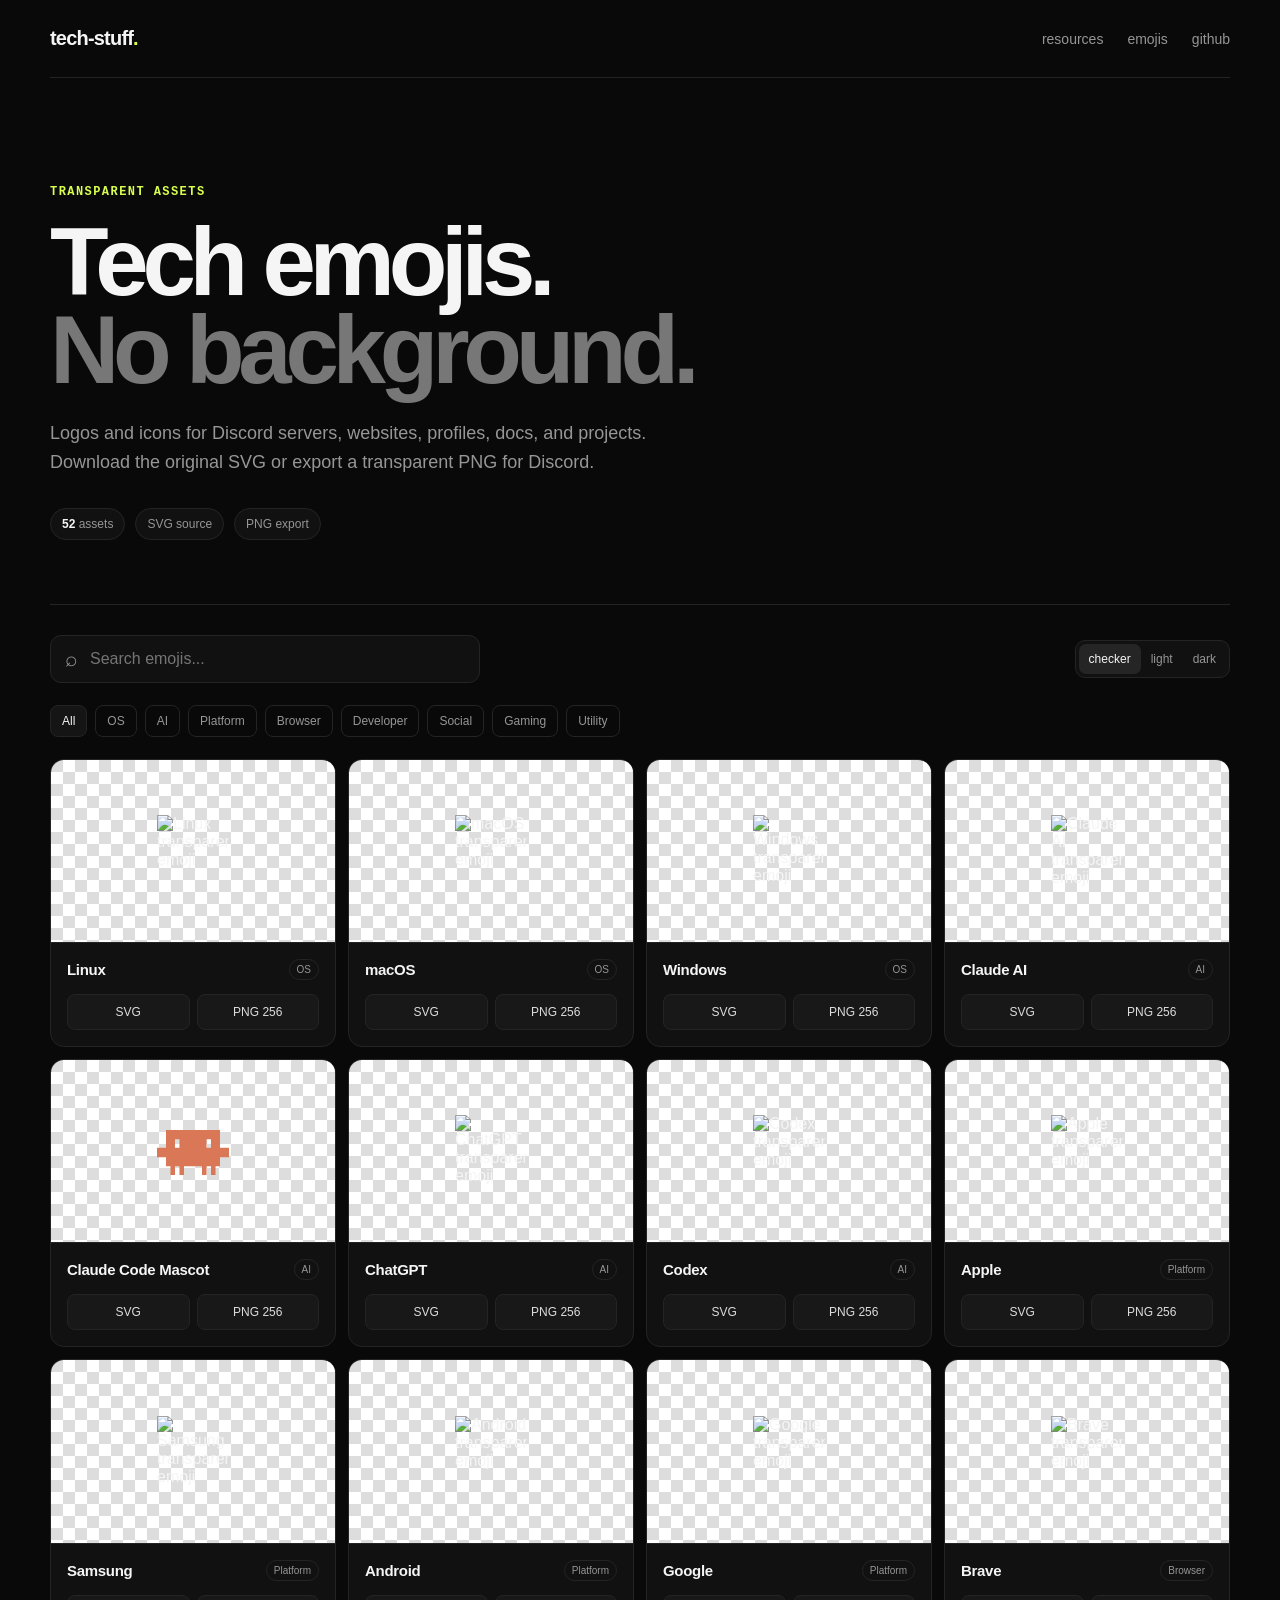
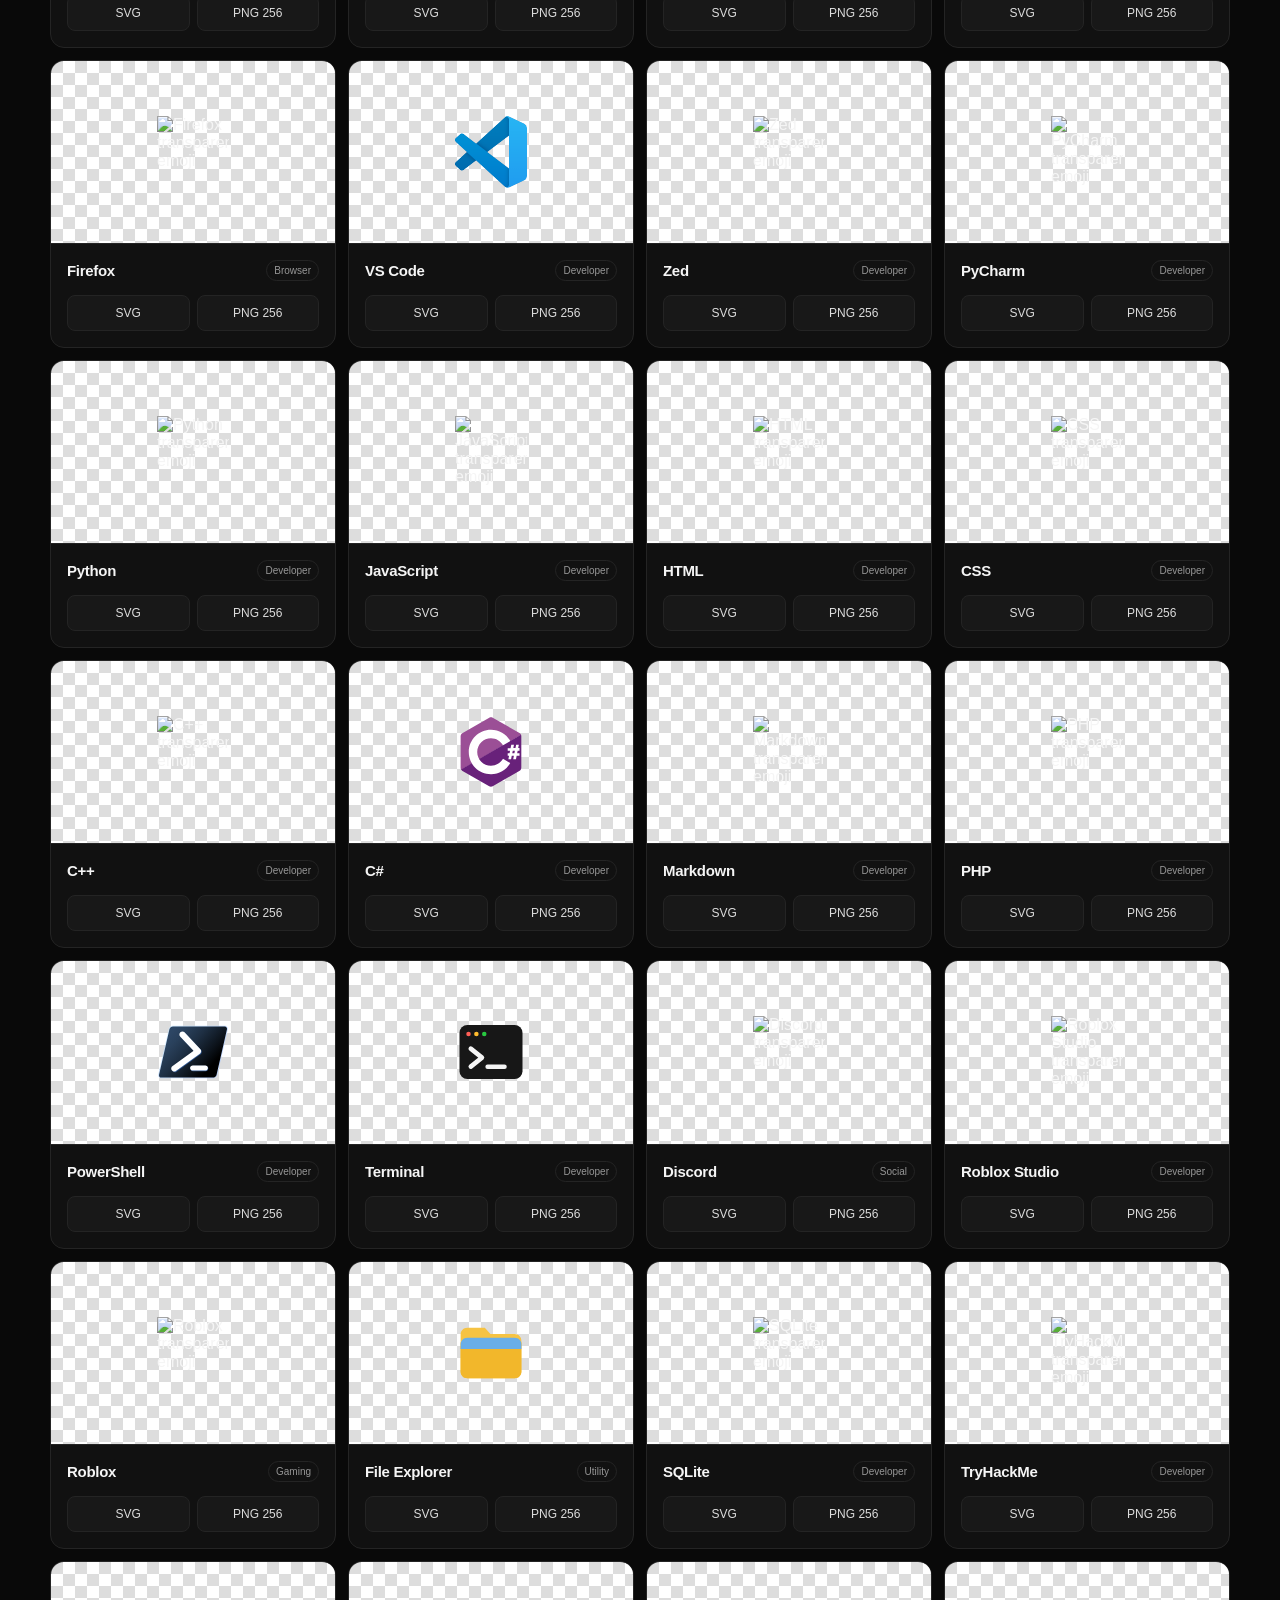
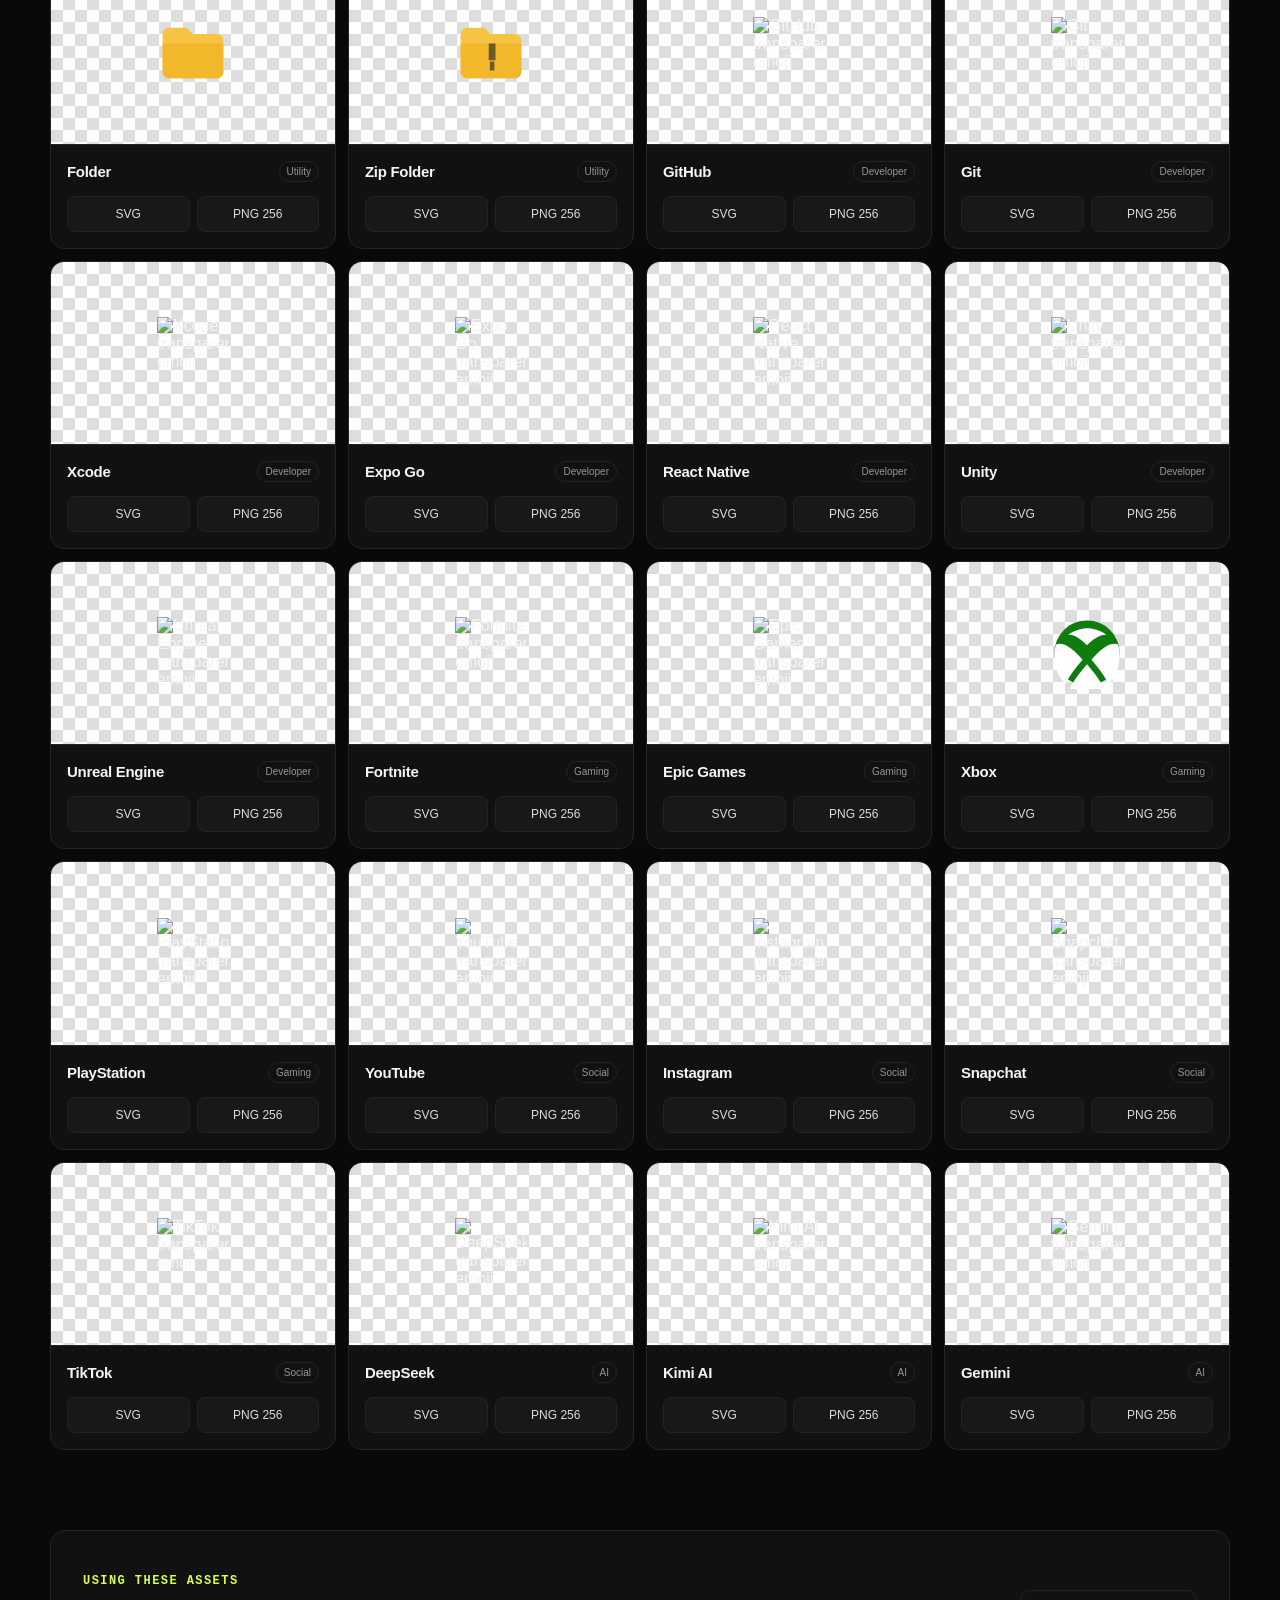
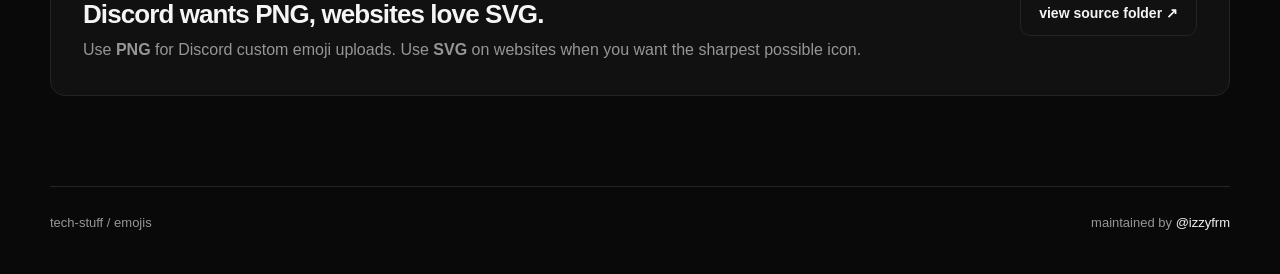
==== emojis.html @ 39b3b0a2 "feat: add searchable emoji library page" ====
<!doctype html>
<html lang="en">
<head>
  <meta charset="utf-8" />
  <meta name="viewport" content="width=device-width,initial-scale=1" />
  <meta name="description" content="Transparent tech emojis and logos for Discord servers, websites, profiles, and projects." />
  <meta name="theme-color" content="#090909" />
  <title>emojis — tech-stuff</title>
  <link rel="stylesheet" href="./assets/style.css" />
  <link rel="stylesheet" href="./assets/emojis.css" />
</head>
<body>
  <header class="site-header">
    <a class="brand" href="./index.html">tech-stuff<span>.</span></a>
    <nav>
      <a href="./index.html">resources</a>
      <a href="./emojis.html" aria-current="page">emojis</a>
      <a href="https://github.com/izzyfrm/tech-stuff/tree/main/emojis" target="_blank" rel="noreferrer">github</a>
    </nav>
  </header>

  <main>
    <section class="emoji-hero">
      <p class="eyebrow">transparent assets</p>
      <h1>Tech emojis.<br><span>No background.</span></h1>
      <p>Logos and icons for Discord servers, websites, profiles, docs, and projects. Download the original SVG or export a transparent PNG for Discord.</p>
      <div class="emoji-stats">
        <span><strong id="emojiCount">52</strong> assets</span>
        <span>SVG source</span>
        <span>PNG export</span>
      </div>
    </section>

    <section class="emoji-toolbar">
      <label class="emoji-search">
        <span>⌕</span>
        <input id="emojiSearch" type="search" autocomplete="off" placeholder="Search emojis..." />
      </label>
      <div class="preview-switch" aria-label="Preview background">
        <button class="preview-button active" data-preview="checker">checker</button>
        <button class="preview-button" data-preview="light">light</button>
        <button class="preview-button" data-preview="dark">dark</button>
      </div>
    </section>

    <div class="emoji-filters" id="emojiFilters"></div>
    <section class="emoji-grid" id="emojiGrid" aria-live="polite"></section>

    <section class="emoji-note">
      <div>
        <p class="section-label">using these assets</p>
        <h2>Discord wants PNG, websites love SVG.</h2>
        <p>Use <strong>PNG</strong> for Discord custom emoji uploads. Use <strong>SVG</strong> on websites when you want the sharpest possible icon.</p>
      </div>
      <a class="secondary" href="https://github.com/izzyfrm/tech-stuff/tree/main/emojis" target="_blank" rel="noreferrer">view source folder ↗</a>
    </section>
  </main>

  <footer>
    <span>tech-stuff / emojis</span>
    <span>maintained by <a href="https://github.com/izzyfrm" target="_blank" rel="noreferrer">@izzyfrm</a></span>
  </footer>

  <script src="./assets/emojis.js"></script>
</body>
</html>
---- assets/style.css ----
:root {
  --bg: #090909;
  --panel: #111;
  --panel-2: #151515;
  --text: #f5f5f5;
  --muted: #969696;
  --line: #242424;
  --accent: #d8ff4f;
  --max: 1180px;
}

* { box-sizing: border-box; }

html { scroll-behavior: smooth; }

body {
  margin: 0;
  background: var(--bg);
  color: var(--text);
  font-family: ui-sans-serif, -apple-system, BlinkMacSystemFont, "Segoe UI", sans-serif;
  min-height: 100vh;
}

a { color: inherit; text-decoration: none; }

.site-header {
  width: min(calc(100% - 40px), var(--max));
  margin: 0 auto;
  height: 78px;
  display: flex;
  align-items: center;
  justify-content: space-between;
  border-bottom: 1px solid var(--line);
}

.brand {
  font-weight: 700;
  letter-spacing: -0.04em;
  font-size: 20px;
}

.brand span { color: var(--accent); }

nav { display: flex; gap: 24px; }

nav a {
  color: var(--muted);
  font-size: 14px;
  transition: color .2s ease;
}

nav a:hover { color: var(--text); }

main {
  width: min(calc(100% - 40px), var(--max));
  margin: 0 auto;
}

.hero {
  padding: 110px 0 100px;
  max-width: 860px;
}

.eyebrow,
.section-label {
  color: var(--accent);
  font: 600 12px/1 ui-monospace, SFMono-Regular, Menlo, monospace;
  text-transform: uppercase;
  letter-spacing: .12em;
}

.hero h1 {
  font-size: clamp(56px, 8vw, 104px);
  line-height: .91;
  letter-spacing: -.07em;
  margin: 22px 0 28px;
  font-weight: 700;
}

.hero h1 span { color: #797979; }

.hero-copy {
  color: #b1b1b1;
  max-width: 640px;
  font-size: 19px;
  line-height: 1.6;
}

.hero-actions {
  display: flex;
  gap: 12px;
  flex-wrap: wrap;
  margin-top: 38px;
}

.primary,
.secondary {
  display: inline-flex;
  align-items: center;
  justify-content: center;
  min-height: 46px;
  padding: 0 18px;
  border-radius: 10px;
  font-size: 14px;
  font-weight: 600;
  transition: transform .18s ease, background .18s ease;
}

.primary {
  background: var(--text);
  color: #090909;
}

.secondary {
  border: 1px solid var(--line);
  background: var(--panel);
}

.primary:hover,
.secondary:hover { transform: translateY(-2px); }

.controls {
  display: flex;
  justify-content: space-between;
  align-items: end;
  gap: 28px;
  padding-top: 48px;
  border-top: 1px solid var(--line);
}

.controls h2,
.submit h2 {
  margin: 10px 0 0;
  font-size: 32px;
  letter-spacing: -.04em;
}

.search-wrap {
  width: min(100%, 390px);
  height: 48px;
  border: 1px solid var(--line);
  border-radius: 11px;
  background: var(--panel);
  display: flex;
  align-items: center;
  padding: 0 14px;
  gap: 10px;
}

.search-wrap span { color: var(--muted); font-size: 21px; }

.search-wrap input {
  width: 100%;
  border: 0;
  outline: 0;
  color: var(--text);
  background: transparent;
  font: inherit;
}

.search-wrap input::placeholder { color: #656565; }

.filters {
  display: flex;
  gap: 8px;
  flex-wrap: wrap;
  margin: 28px 0;
}

.filter {
  border: 1px solid var(--line);
  background: transparent;
  color: var(--muted);
  padding: 8px 12px;
  border-radius: 8px;
  cursor: pointer;
  font: inherit;
  font-size: 13px;
}

.filter:hover,
.filter.active {
  color: var(--text);
  background: var(--panel-2);
  border-color: #343434;
}

.grid {
  display: grid;
  grid-template-columns: repeat(3, 1fr);
  gap: 12px;
  padding-bottom: 90px;
}

.card {
  min-height: 205px;
  background: var(--panel);
  border: 1px solid var(--line);
  border-radius: 14px;
  padding: 22px;
  display: flex;
  flex-direction: column;
  transition: border-color .2s ease, transform .2s ease;
}

.card:hover {
  border-color: #383838;
  transform: translateY(-3px);
}

.card-top {
  display: flex;
  align-items: flex-start;
  justify-content: space-between;
  gap: 14px;
}

.icon {
  height: 42px;
  width: 42px;
  border-radius: 10px;
  background: var(--panel-2);
  border: 1px solid var(--line);
  display: grid;
  place-items: center;
  font-size: 19px;
}

.tag {
  color: var(--muted);
  border: 1px solid var(--line);
  border-radius: 999px;
  padding: 5px 8px;
  font-size: 11px;
}

.card h3 {
  font-size: 18px;
  margin: 22px 0 8px;
  letter-spacing: -.02em;
}

.card p {
  color: var(--muted);
  line-height: 1.5;
  margin: 0 0 18px;
  font-size: 14px;
}

.card a {
  margin-top: auto;
  width: max-content;
  color: #d5d5d5;
  font-size: 13px;
}

.card a:hover { color: var(--accent); }

.empty {
  grid-column: 1 / -1;
  color: var(--muted);
  padding: 48px 0;
}

.submit {
  margin-bottom: 90px;
  padding: 36px;
  border: 1px solid var(--line);
  border-radius: 16px;
  background: var(--panel);
  display: flex;
  align-items: center;
  justify-content: space-between;
  gap: 25px;
}

.submit p:not(.section-label) {
  color: var(--muted);
  margin-bottom: 0;
}

footer {
  width: min(calc(100% - 40px), var(--max));
  margin: 0 auto;
  border-top: 1px solid var(--line);
  padding: 28px 0 44px;
  color: var(--muted);
  display: flex;
  justify-content: space-between;
  gap: 20px;
  font-size: 13px;
}

footer a { color: var(--text); }

@media (max-width: 850px) {
  .grid { grid-template-columns: repeat(2, 1fr); }
  .controls { align-items: stretch; flex-direction: column; }
  .search-wrap { width: 100%; max-width: none; }
}

@media (max-width: 580px) {
  .site-header, main, footer { width: min(calc(100% - 28px), var(--max)); }
  nav a:first-child { display: none; }
  .hero { padding: 80px 0 70px; }
  .hero h1 { font-size: clamp(52px, 17vw, 78px); }
  .hero-copy { font-size: 17px; }
  .grid { grid-template-columns: 1fr; }
  .submit { align-items: flex-start; flex-direction: column; padding: 26px; }
  footer { flex-direction: column; }
}
---- assets/emojis.css ----
.emoji-hero {
  padding: 96px 0 64px;
  max-width: 900px;
}
.emoji-hero h1 {
  margin: 20px 0 24px;
  font-size: clamp(58px, 8vw, 96px);
  line-height: .92;
  letter-spacing: -.065em;
}
.emoji-hero h1 span { color: #777; }
.emoji-hero > p:not(.eyebrow) {
  max-width: 680px;
  color: var(--muted);
  font-size: 18px;
  line-height: 1.65;
}
.emoji-stats {
  display: flex;
  flex-wrap: wrap;
  gap: 10px;
  margin-top: 30px;
}
.emoji-stats span {
  border: 1px solid var(--line);
  background: var(--panel);
  border-radius: 999px;
  padding: 8px 11px;
  color: var(--muted);
  font-size: 12px;
}
.emoji-stats strong { color: var(--text); }
.emoji-toolbar {
  border-top: 1px solid var(--line);
  padding-top: 30px;
  display: flex;
  justify-content: space-between;
  gap: 18px;
  align-items: center;
}
.emoji-search {
  height: 48px;
  width: min(100%, 430px);
  border: 1px solid var(--line);
  background: var(--panel);
  border-radius: 11px;
  padding: 0 14px;
  display: flex;
  align-items: center;
  gap: 10px;
}
.emoji-search span { color: var(--muted); font-size: 21px; }
.emoji-search input {
  border: 0;
  outline: 0;
  background: transparent;
  color: var(--text);
  width: 100%;
  font: inherit;
}
.preview-switch {
  display: flex;
  padding: 3px;
  border: 1px solid var(--line);
  background: var(--panel);
  border-radius: 10px;
}
.preview-button {
  border: 0;
  color: var(--muted);
  background: transparent;
  font: inherit;
  font-size: 12px;
  padding: 8px 10px;
  border-radius: 7px;
  cursor: pointer;
}
.preview-button.active {
  color: var(--text);
  background: #252525;
}
.emoji-filters {
  display: flex;
  gap: 8px;
  flex-wrap: wrap;
  margin: 22px 0;
}
.emoji-filter {
  border: 1px solid var(--line);
  background: transparent;
  color: var(--muted);
  border-radius: 8px;
  padding: 8px 11px;
  cursor: pointer;
  font: inherit;
  font-size: 12px;
}
.emoji-filter:hover,
.emoji-filter.active {
  color: var(--text);
  background: var(--panel-2);
}
.emoji-grid {
  display: grid;
  grid-template-columns: repeat(4, minmax(0, 1fr));
  gap: 12px;
  padding-bottom: 80px;
}
.emoji-card {
  overflow: hidden;
  border: 1px solid var(--line);
  border-radius: 14px;
  background: var(--panel);
}
.emoji-preview {
  aspect-ratio: 1.55 / 1;
  min-height: 150px;
  display: grid;
  place-items: center;
  border-bottom: 1px solid var(--line);
  transition: background .2s ease;
}
.emoji-preview.checker {
  background-color: #ddd;
  background-image:
    linear-gradient(45deg, #fff 25%, transparent 25%),
    linear-gradient(-45deg, #fff 25%, transparent 25%),
    linear-gradient(45deg, transparent 75%, #fff 75%),
    linear-gradient(-45deg, transparent 75%, #fff 75%);
  background-size: 24px 24px;
  background-position: 0 0, 0 12px, 12px -12px, -12px 0;
}
.emoji-preview.light { background: #fff; }
.emoji-preview.dark { background: #101010; }
.emoji-preview img {
  width: 72px;
  height: 72px;
  object-fit: contain;
  transition: transform .2s ease;
}
.emoji-card:hover .emoji-preview img { transform: scale(1.06); }
.emoji-info { padding: 16px; }
.emoji-name {
  display: flex;
  align-items: center;
  justify-content: space-between;
  gap: 10px;
}
.emoji-name h2 {
  font-size: 15px;
  letter-spacing: -.02em;
  margin: 0;
}
.emoji-name span {
  color: var(--muted);
  font-size: 10px;
  border: 1px solid var(--line);
  border-radius: 999px;
  padding: 4px 7px;
}
.emoji-actions {
  display: grid;
  grid-template-columns: 1fr 1fr;
  gap: 7px;
  margin-top: 14px;
}
.emoji-actions a,
.emoji-actions button {
  height: 36px;
  border-radius: 8px;
  border: 1px solid var(--line);
  background: #181818;
  color: #ddd;
  font: inherit;
  font-size: 12px;
  cursor: pointer;
  display: grid;
  place-items: center;
}
.emoji-actions a:hover,
.emoji-actions button:hover {
  border-color: #444;
  color: #fff;
}
.emoji-empty {
  grid-column: 1 / -1;
  padding: 50px 0;
  color: var(--muted);
}
.emoji-note {
  display: flex;
  align-items: center;
  justify-content: space-between;
  gap: 24px;
  margin: 0 0 90px;
  padding: 32px;
  background: var(--panel);
  border: 1px solid var(--line);
  border-radius: 15px;
}
.emoji-note h2 {
  margin: 9px 0 8px;
  font-size: 26px;
  letter-spacing: -.035em;
}
.emoji-note p:not(.section-label) {
  margin: 0;
  color: var(--muted);
  line-height: 1.55;
}
@media (max-width: 900px) {
  .emoji-grid { grid-template-columns: repeat(3, minmax(0, 1fr)); }
}
@media (max-width: 700px) {
  .emoji-toolbar { align-items: stretch; flex-direction: column; }
  .emoji-search { width: 100%; max-width: none; }
  .preview-switch { width: max-content; }
  .emoji-grid { grid-template-columns: repeat(2, minmax(0, 1fr)); }
  .emoji-note { align-items: flex-start; flex-direction: column; }
}
@media (max-width: 480px) {
  .emoji-grid { grid-template-columns: 1fr; }
  .emoji-hero { padding-top: 70px; }
  .emoji-hero h1 { font-size: 56px; }
}
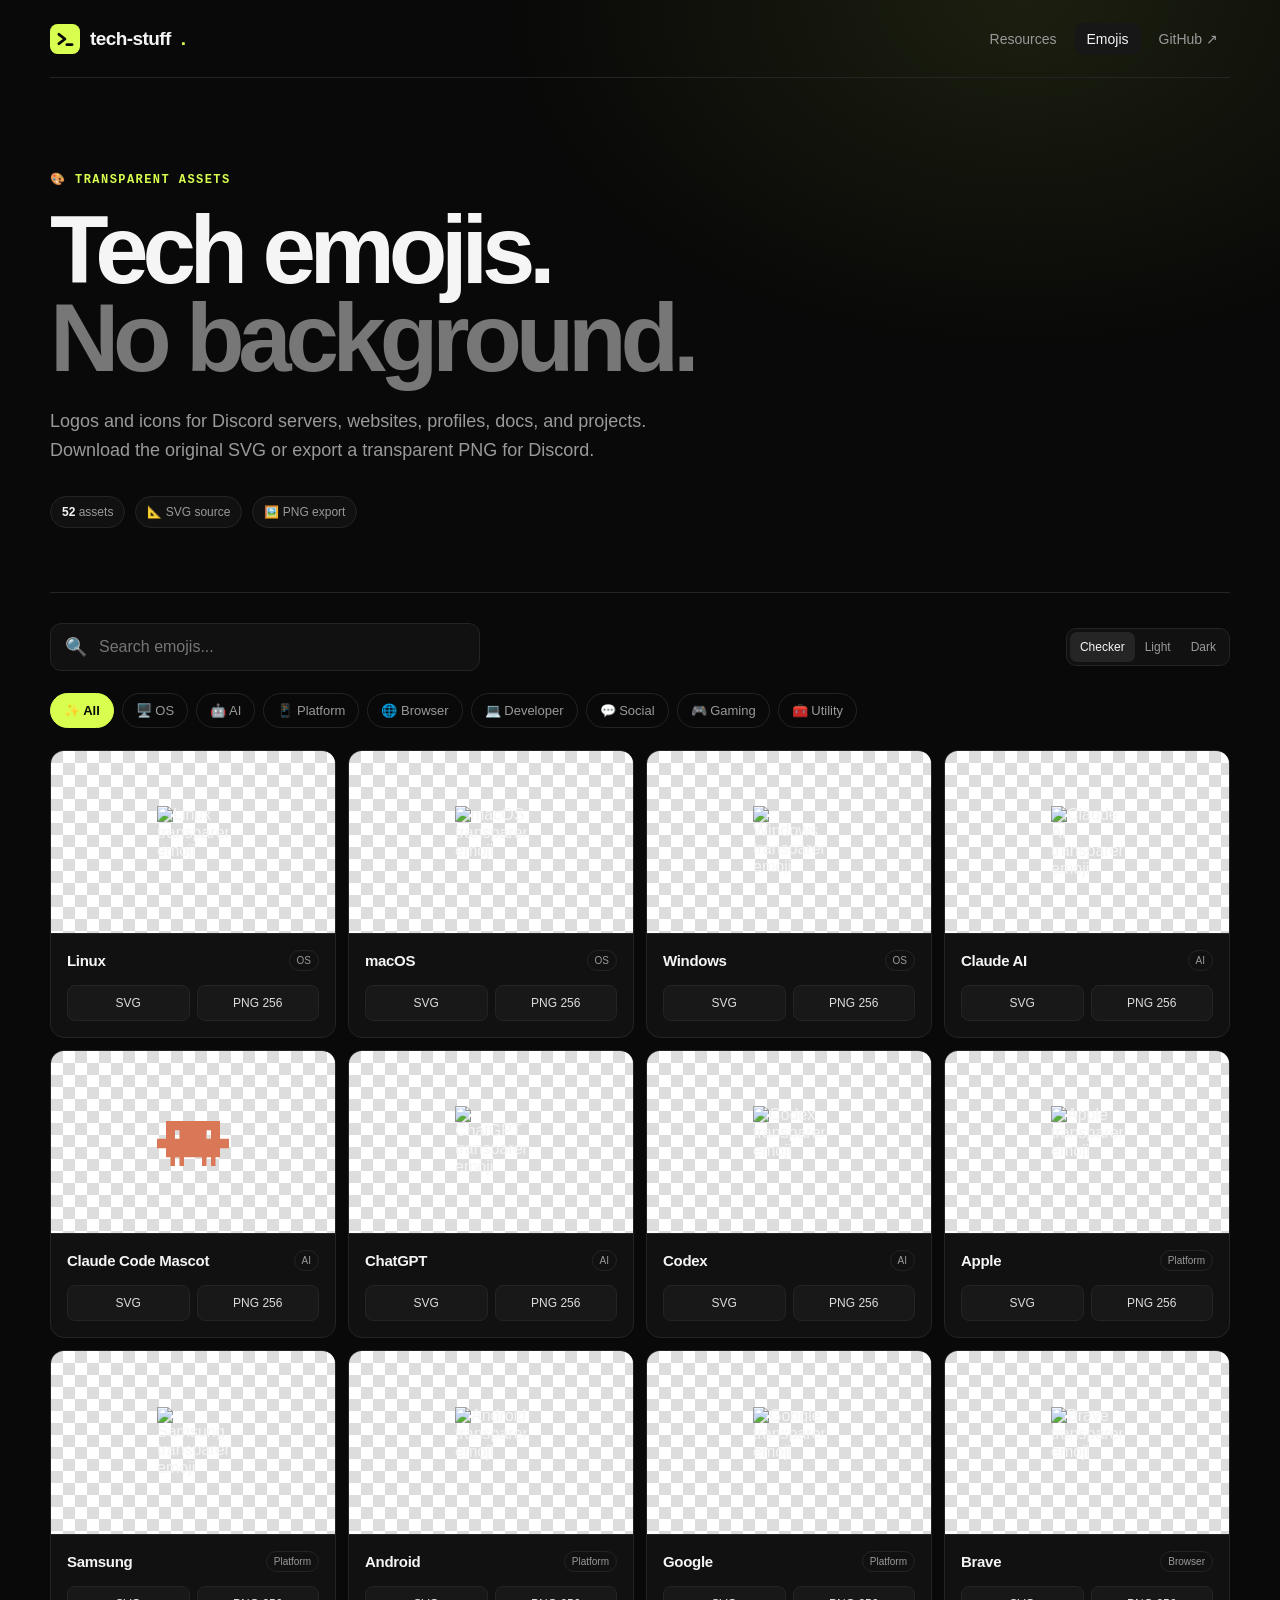
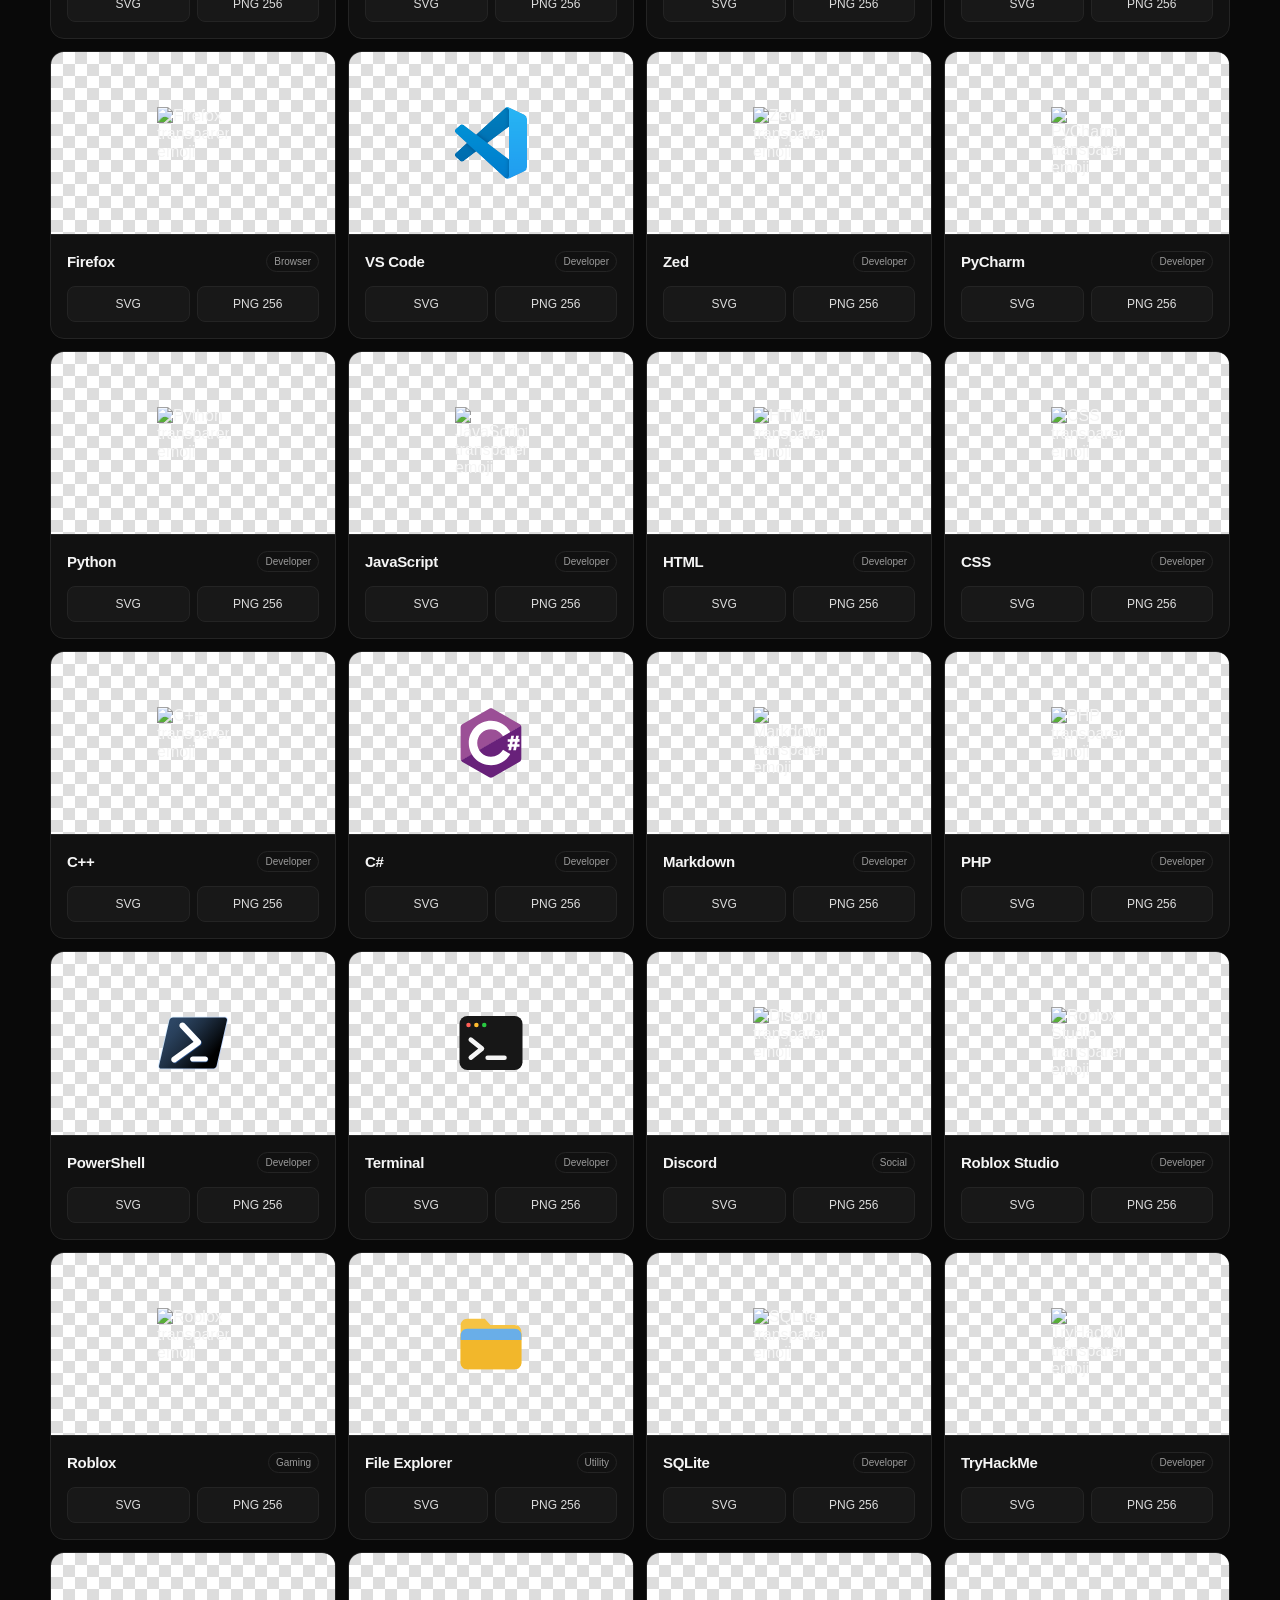
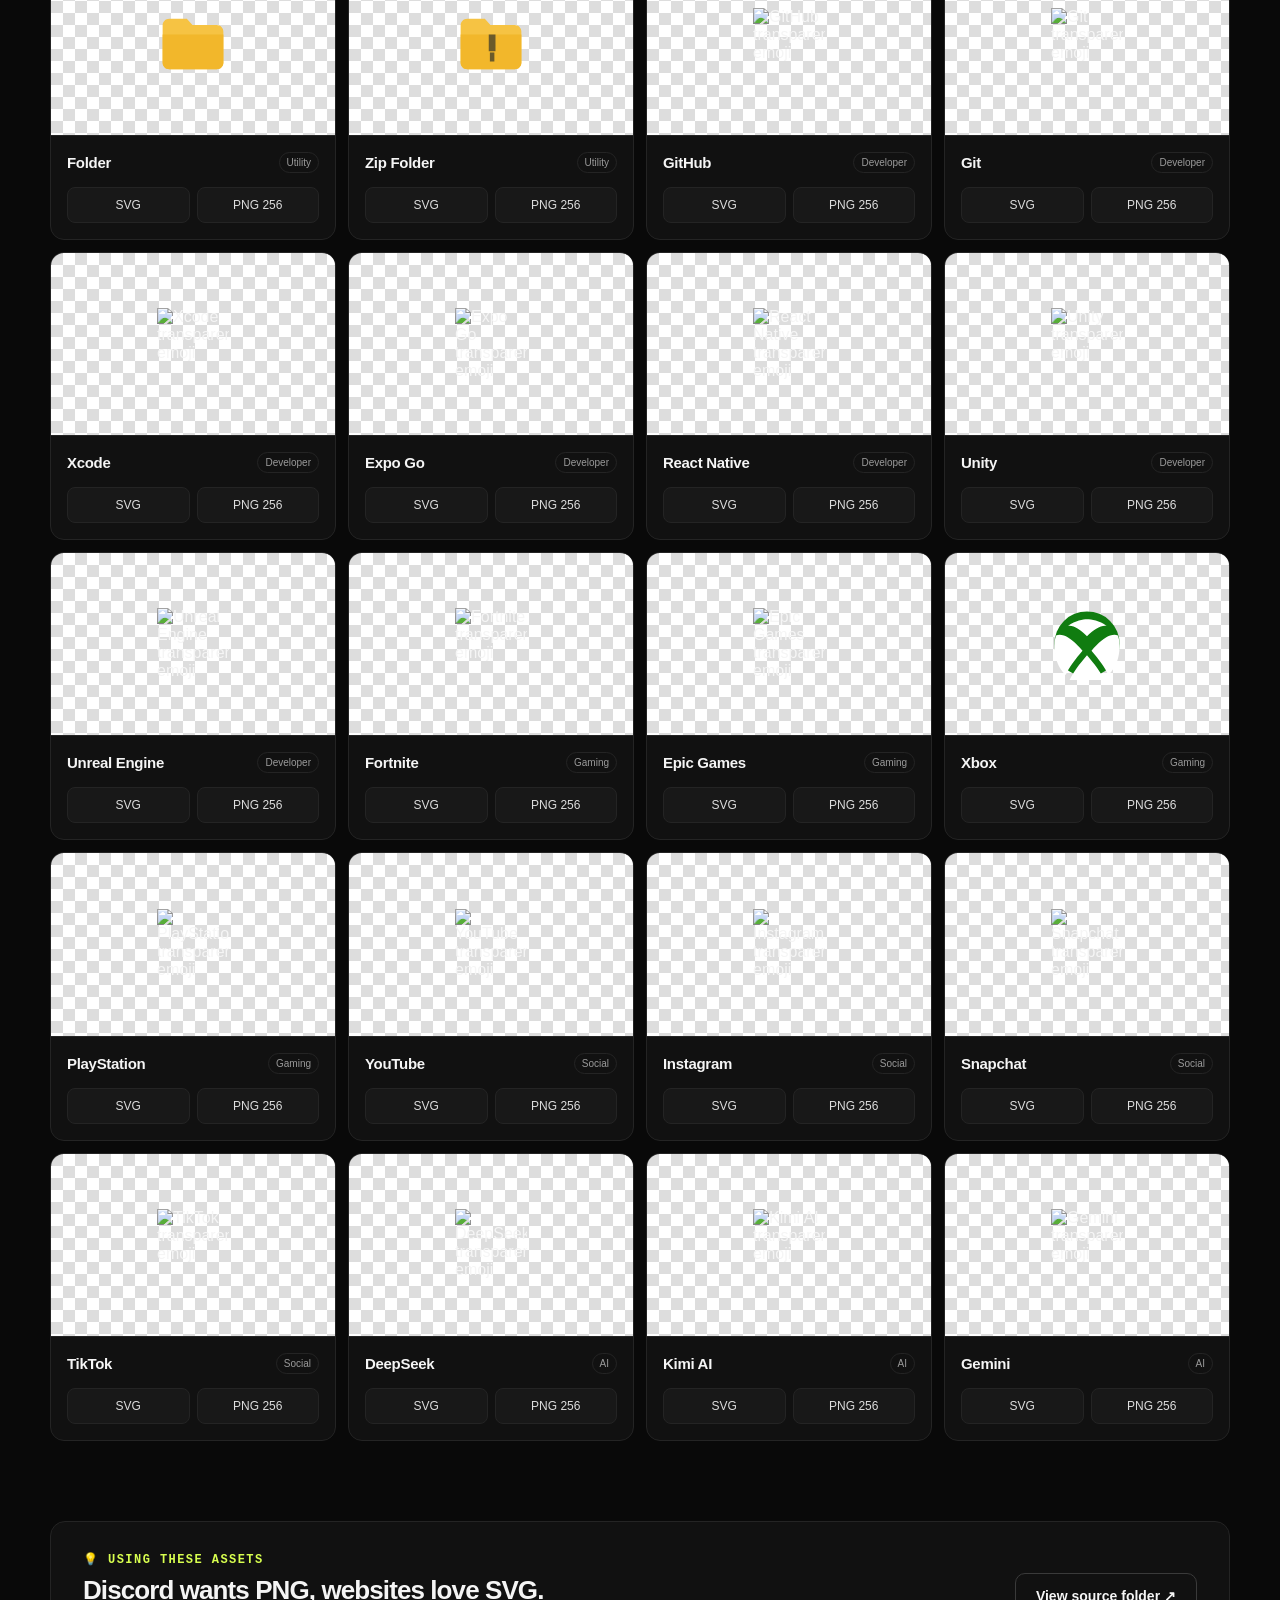
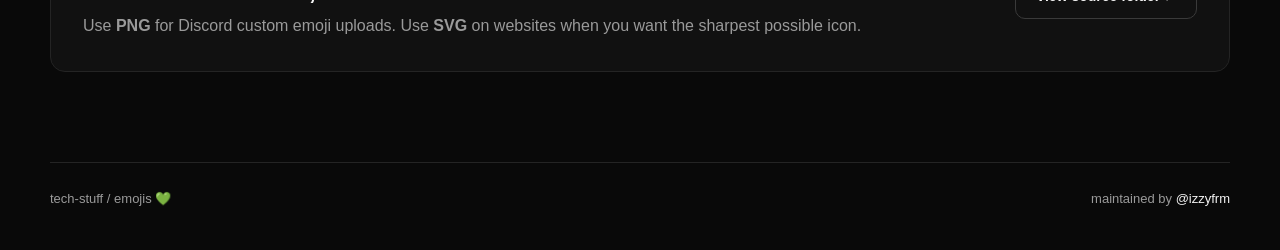
==== commit 4d34e46e: "Redesign site, add logos and emojis, rewrite README" ====
--- a/emojis.html
+++ b/emojis.html
@@ -6,40 +6,41 @@
   <meta name="description" content="Transparent tech emojis and logos for Discord servers, websites, profiles, and projects." />
   <meta name="theme-color" content="#090909" />
   <title>emojis — tech-stuff</title>
+  <link rel="icon" type="image/svg+xml" href="./assets/logo.svg" />
   <link rel="stylesheet" href="./assets/style.css" />
   <link rel="stylesheet" href="./assets/emojis.css" />
 </head>
 <body>
   <header class="site-header">
-    <a class="brand" href="./index.html">tech-stuff<span>.</span></a>
-    <nav>
-      <a href="./index.html">resources</a>
-      <a href="./emojis.html" aria-current="page">emojis</a>
-      <a href="https://github.com/izzyfrm/tech-stuff/tree/main/emojis" target="_blank" rel="noreferrer">github</a>
+    <a class="brand" href="./index.html"><img src="./assets/logo.svg" alt="" />tech-stuff<span>.</span></a>
+    <nav aria-label="Main">
+      <a href="./index.html">Resources</a>
+      <a href="./emojis.html" aria-current="page">Emojis</a>
+      <a href="https://github.com/izzyfrm/tech-stuff/tree/main/emojis" target="_blank" rel="noreferrer">GitHub ↗</a>
     </nav>
   </header>
 
   <main>
     <section class="emoji-hero">
-      <p class="eyebrow">transparent assets</p>
+      <p class="eyebrow">🎨 transparent assets</p>
       <h1>Tech emojis.<br><span>No background.</span></h1>
       <p>Logos and icons for Discord servers, websites, profiles, docs, and projects. Download the original SVG or export a transparent PNG for Discord.</p>
       <div class="emoji-stats">
         <span><strong id="emojiCount">52</strong> assets</span>
-        <span>SVG source</span>
-        <span>PNG export</span>
+        <span>📐 SVG source</span>
+        <span>🖼️ PNG export</span>
       </div>
     </section>
 
     <section class="emoji-toolbar">
       <label class="emoji-search">
-        <span>⌕</span>
-        <input id="emojiSearch" type="search" autocomplete="off" placeholder="Search emojis..." />
+        <span aria-hidden="true">🔍</span>
+        <input id="emojiSearch" type="search" autocomplete="off" aria-label="Search emojis" placeholder="Search emojis..." />
       </label>
-      <div class="preview-switch" aria-label="Preview background">
-        <button class="preview-button active" data-preview="checker">checker</button>
-        <button class="preview-button" data-preview="light">light</button>
-        <button class="preview-button" data-preview="dark">dark</button>
+      <div class="preview-switch" role="group" aria-label="Preview background">
+        <button type="button" class="preview-button active" data-preview="checker">Checker</button>
+        <button type="button" class="preview-button" data-preview="light">Light</button>
+        <button type="button" class="preview-button" data-preview="dark">Dark</button>
       </div>
     </section>
 
@@ -48,19 +49,19 @@
 
     <section class="emoji-note">
       <div>
-        <p class="section-label">using these assets</p>
+        <p class="section-label">💡 using these assets</p>
         <h2>Discord wants PNG, websites love SVG.</h2>
         <p>Use <strong>PNG</strong> for Discord custom emoji uploads. Use <strong>SVG</strong> on websites when you want the sharpest possible icon.</p>
       </div>
-      <a class="secondary" href="https://github.com/izzyfrm/tech-stuff/tree/main/emojis" target="_blank" rel="noreferrer">view source folder ↗</a>
+      <a class="secondary" href="https://github.com/izzyfrm/tech-stuff/tree/main/emojis" target="_blank" rel="noreferrer">View source folder ↗</a>
     </section>
   </main>
 
   <footer>
-    <span>tech-stuff / emojis</span>
+    <span>tech-stuff / emojis 💚</span>
     <span>maintained by <a href="https://github.com/izzyfrm" target="_blank" rel="noreferrer">@izzyfrm</a></span>
   </footer>
 
   <script src="./assets/emojis.js"></script>
 </body>
-</html>+</html>
--- a/assets/style.css
+++ b/assets/style.css
@@ -1,11 +1,14 @@
 :root {
   --bg: #090909;
   --panel: #111;
-  --panel-2: #151515;
+  --panel-2: #171717;
   --text: #f5f5f5;
-  --muted: #969696;
+  --muted: #9a9a9a;
   --line: #242424;
+  --line-strong: #3a3a3a;
   --accent: #d8ff4f;
+  --tile: #f2f2ee;
+  --radius: 14px;
   --max: 1180px;
 }
 
@@ -19,13 +22,37 @@
   color: var(--text);
   font-family: ui-sans-serif, -apple-system, BlinkMacSystemFont, "Segoe UI", sans-serif;
   min-height: 100vh;
+  -webkit-font-smoothing: antialiased;
+}
+
+body::before {
+  content: "";
+  position: fixed;
+  inset: 0 0 auto 0;
+  height: 520px;
+  background: radial-gradient(60% 100% at 80% 0%, rgba(216, 255, 79, .09), transparent 70%);
+  pointer-events: none;
+  z-index: -1;
 }
 
 a { color: inherit; text-decoration: none; }
 
-.site-header {
+:focus-visible {
+  outline: 2px solid var(--accent);
+  outline-offset: 3px;
+  border-radius: 8px;
+}
+
+/* ---------- header ---------- */
+
+.site-header,
+main,
+footer {
   width: min(calc(100% - 40px), var(--max));
   margin: 0 auto;
+}
+
+.site-header {
   height: 78px;
   display: flex;
   align-items: center;
@@ -34,30 +61,34 @@
 }
 
 .brand {
+  display: flex;
+  align-items: center;
+  gap: 10px;
   font-weight: 700;
-  letter-spacing: -0.04em;
-  font-size: 20px;
-}
-
+  letter-spacing: -0.03em;
+  font-size: 19px;
+}
+
+.brand img { width: 30px; height: 30px; display: block; }
 .brand span { color: var(--accent); }
 
-nav { display: flex; gap: 24px; }
+nav { display: flex; gap: 6px; }
 
 nav a {
   color: var(--muted);
   font-size: 14px;
-  transition: color .2s ease;
-}
-
-nav a:hover { color: var(--text); }
-
-main {
-  width: min(calc(100% - 40px), var(--max));
-  margin: 0 auto;
-}
+  padding: 8px 12px;
+  border-radius: 8px;
+  transition: color .2s ease, background .2s ease;
+}
+
+nav a:hover,
+nav a[aria-current="page"] { color: var(--text); background: var(--panel-2); }
+
+/* ---------- hero ---------- */
 
 .hero {
-  padding: 110px 0 100px;
+  padding: 104px 0 72px;
   max-width: 860px;
 }
 
@@ -67,30 +98,32 @@
   font: 600 12px/1 ui-monospace, SFMono-Regular, Menlo, monospace;
   text-transform: uppercase;
   letter-spacing: .12em;
+  margin: 0;
 }
 
 .hero h1 {
-  font-size: clamp(56px, 8vw, 104px);
-  line-height: .91;
-  letter-spacing: -.07em;
-  margin: 22px 0 28px;
+  font-size: clamp(52px, 8vw, 100px);
+  line-height: .93;
+  letter-spacing: -.065em;
+  margin: 22px 0 26px;
   font-weight: 700;
 }
 
-.hero h1 span { color: #797979; }
+.hero h1 span { color: #787878; }
 
 .hero-copy {
   color: #b1b1b1;
-  max-width: 640px;
+  max-width: 600px;
   font-size: 19px;
   line-height: 1.6;
+  margin: 0;
 }
 
 .hero-actions {
   display: flex;
   gap: 12px;
   flex-wrap: wrap;
-  margin-top: 38px;
+  margin-top: 36px;
 }
 
 .primary,
@@ -99,44 +132,70 @@
   align-items: center;
   justify-content: center;
   min-height: 46px;
-  padding: 0 18px;
+  padding: 0 20px;
   border-radius: 10px;
   font-size: 14px;
   font-weight: 600;
-  transition: transform .18s ease, background .18s ease;
-}
-
-.primary {
-  background: var(--text);
-  color: #090909;
-}
-
-.secondary {
-  border: 1px solid var(--line);
-  background: var(--panel);
-}
+  transition: transform .18s ease, background .18s ease, border-color .18s ease;
+}
+
+.primary { background: var(--text); color: #090909; }
+.primary:hover { background: var(--accent); }
+
+.secondary { border: 1px solid var(--line-strong); background: var(--panel); }
+.secondary:hover { border-color: #555; }
 
 .primary:hover,
 .secondary:hover { transform: translateY(-2px); }
 
+/* logo row */
+
+.stack {
+  display: flex;
+  flex-wrap: wrap;
+  align-items: center;
+  gap: 10px;
+  padding: 0 0 64px;
+}
+
+.stack img {
+  width: 44px;
+  height: 44px;
+  padding: 10px;
+  border-radius: 12px;
+  background: var(--tile);
+  transition: transform .2s ease;
+}
+
+.stack img:hover { transform: translateY(-3px) rotate(-3deg); }
+
+.stack .more {
+  color: var(--muted);
+  font-size: 13px;
+  padding-left: 6px;
+}
+
+/* ---------- directory ---------- */
+
 .controls {
   display: flex;
   justify-content: space-between;
   align-items: end;
   gap: 28px;
-  padding-top: 48px;
+  padding-top: 56px;
   border-top: 1px solid var(--line);
+  scroll-margin-top: 0;
 }
 
 .controls h2,
 .submit h2 {
-  margin: 10px 0 0;
-  font-size: 32px;
+  margin: 12px 0 0;
+  font-size: 34px;
   letter-spacing: -.04em;
 }
 
 .search-wrap {
-  width: min(100%, 390px);
+  width: min(100%, 400px);
   height: 48px;
   border: 1px solid var(--line);
   border-radius: 11px;
@@ -145,9 +204,12 @@
   align-items: center;
   padding: 0 14px;
   gap: 10px;
-}
-
-.search-wrap span { color: var(--muted); font-size: 21px; }
+  transition: border-color .2s ease;
+}
+
+.search-wrap:focus-within { border-color: var(--accent); }
+
+.search-wrap span { color: var(--muted); font-size: 18px; }
 
 .search-wrap input {
   width: 100%;
@@ -158,53 +220,70 @@
   font: inherit;
 }
 
-.search-wrap input::placeholder { color: #656565; }
+.search-wrap input::placeholder { color: #666; }
+
+.filter-bar {
+  display: flex;
+  align-items: center;
+  justify-content: space-between;
+  gap: 16px;
+  margin: 28px 0 22px;
+}
 
 .filters {
   display: flex;
   gap: 8px;
   flex-wrap: wrap;
-  margin: 28px 0;
+}
+
+.result-count {
+  color: var(--muted);
+  font-size: 13px;
+  white-space: nowrap;
 }
 
 .filter {
   border: 1px solid var(--line);
   background: transparent;
   color: var(--muted);
-  padding: 8px 12px;
-  border-radius: 8px;
+  padding: 9px 13px;
+  border-radius: 999px;
   cursor: pointer;
   font: inherit;
   font-size: 13px;
-}
-
-.filter:hover,
+  transition: color .2s ease, background .2s ease, border-color .2s ease;
+}
+
+.filter:hover { color: var(--text); border-color: var(--line-strong); }
+
 .filter.active {
-  color: var(--text);
-  background: var(--panel-2);
-  border-color: #343434;
+  color: #090909;
+  background: var(--accent);
+  border-color: var(--accent);
+  font-weight: 600;
 }
 
 .grid {
   display: grid;
-  grid-template-columns: repeat(3, 1fr);
+  grid-template-columns: repeat(3, minmax(0, 1fr));
   gap: 12px;
   padding-bottom: 90px;
 }
 
 .card {
-  min-height: 205px;
+  min-height: 210px;
   background: var(--panel);
   border: 1px solid var(--line);
-  border-radius: 14px;
+  border-radius: var(--radius);
   padding: 22px;
   display: flex;
   flex-direction: column;
-  transition: border-color .2s ease, transform .2s ease;
+  transition: border-color .2s ease, transform .2s ease, background .2s ease;
 }
 
 .card:hover {
-  border-color: #383838;
+  border-color: var(--line-strong);
+  background: var(--panel-2);
   transform: translateY(-3px);
 }
 
@@ -216,22 +295,24 @@
 }
 
 .icon {
-  height: 42px;
-  width: 42px;
-  border-radius: 10px;
-  background: var(--panel-2);
-  border: 1px solid var(--line);
+  height: 46px;
+  width: 46px;
+  border-radius: 12px;
+  background: var(--tile);
   display: grid;
   place-items: center;
-  font-size: 19px;
-}
+  font-size: 22px;
+}
+
+.icon img { width: 26px; height: 26px; object-fit: contain; display: block; }
 
 .tag {
   color: var(--muted);
   border: 1px solid var(--line);
   border-radius: 999px;
-  padding: 5px 8px;
+  padding: 5px 9px;
   font-size: 11px;
+  white-space: nowrap;
 }
 
 .card h3 {
@@ -242,32 +323,36 @@
 
 .card p {
   color: var(--muted);
-  line-height: 1.5;
+  line-height: 1.55;
   margin: 0 0 18px;
   font-size: 14px;
 }
 
-.card a {
+.visit {
   margin-top: auto;
-  width: max-content;
-  color: #d5d5d5;
+  color: #cfcfcf;
   font-size: 13px;
-}
-
-.card a:hover { color: var(--accent); }
+  font-weight: 500;
+  transition: color .2s ease, transform .2s ease;
+}
+
+.card:hover .visit { color: var(--accent); }
 
 .empty {
   grid-column: 1 / -1;
   color: var(--muted);
-  padding: 48px 0;
-}
+  padding: 56px 0;
+  text-align: center;
+}
+
+/* ---------- submit + footer ---------- */
 
 .submit {
   margin-bottom: 90px;
   padding: 36px;
   border: 1px solid var(--line);
-  border-radius: 16px;
-  background: var(--panel);
+  border-radius: 18px;
+  background: linear-gradient(135deg, var(--panel), #0d0d0d);
   display: flex;
   align-items: center;
   justify-content: space-between;
@@ -276,12 +361,10 @@
 
 .submit p:not(.section-label) {
   color: var(--muted);
-  margin-bottom: 0;
+  margin: 8px 0 0;
 }
 
 footer {
-  width: min(calc(100% - 40px), var(--max));
-  margin: 0 auto;
   border-top: 1px solid var(--line);
   padding: 28px 0 44px;
   color: var(--muted);
@@ -292,20 +375,33 @@
 }
 
 footer a { color: var(--text); }
+footer a:hover { color: var(--accent); }
+
+/* ---------- responsive ---------- */
 
 @media (max-width: 850px) {
-  .grid { grid-template-columns: repeat(2, 1fr); }
+  .grid { grid-template-columns: repeat(2, minmax(0, 1fr)); }
   .controls { align-items: stretch; flex-direction: column; }
-  .search-wrap { width: 100%; max-width: none; }
+  .search-wrap { width: 100%; }
 }
 
 @media (max-width: 580px) {
-  .site-header, main, footer { width: min(calc(100% - 28px), var(--max)); }
-  nav a:first-child { display: none; }
-  .hero { padding: 80px 0 70px; }
-  .hero h1 { font-size: clamp(52px, 17vw, 78px); }
+  .site-header,
+  main,
+  footer { width: min(calc(100% - 28px), var(--max)); }
+  .hero { padding: 72px 0 56px; }
+  .hero h1 { font-size: clamp(46px, 15vw, 70px); }
   .hero-copy { font-size: 17px; }
+  .stack { padding-bottom: 48px; }
+  .stack img { width: 40px; height: 40px; padding: 9px; }
+  .filter-bar { flex-direction: column; align-items: flex-start; }
   .grid { grid-template-columns: 1fr; }
+  .card { min-height: 0; }
   .submit { align-items: flex-start; flex-direction: column; padding: 26px; }
   footer { flex-direction: column; }
 }
+
+@media (prefers-reduced-motion: reduce) {
+  html { scroll-behavior: auto; }
+  *, *::before, *::after { transition: none !important; }
+}
--- a/assets/emojis.css
+++ b/assets/emojis.css
@@ -49,7 +49,9 @@
   align-items: center;
   gap: 10px;
 }
-.emoji-search span { color: var(--muted); font-size: 21px; }
+.emoji-search { transition: border-color .2s ease; }
+.emoji-search:focus-within { border-color: var(--accent); }
+.emoji-search span { color: var(--muted); font-size: 18px; }
 .emoji-search input {
   border: 0;
   outline: 0;
@@ -89,16 +91,19 @@
   border: 1px solid var(--line);
   background: transparent;
   color: var(--muted);
-  border-radius: 8px;
-  padding: 8px 11px;
+  border-radius: 999px;
+  padding: 9px 13px;
   cursor: pointer;
   font: inherit;
-  font-size: 12px;
-}
-.emoji-filter:hover,
+  font-size: 13px;
+  transition: color .2s ease, background .2s ease, border-color .2s ease;
+}
+.emoji-filter:hover { color: var(--text); border-color: var(--line-strong); }
 .emoji-filter.active {
-  color: var(--text);
-  background: var(--panel-2);
+  color: #090909;
+  background: var(--accent);
+  border-color: var(--accent);
+  font-weight: 600;
 }
 .emoji-grid {
   display: grid;
@@ -107,6 +112,7 @@
   padding-bottom: 80px;
 }
 .emoji-card {
+  transition: border-color .2s ease, transform .2s ease;
   overflow: hidden;
   border: 1px solid var(--line);
   border-radius: 14px;
@@ -138,6 +144,7 @@
   object-fit: contain;
   transition: transform .2s ease;
 }
+.emoji-card:hover { border-color: var(--line-strong); transform: translateY(-3px); }
 .emoji-card:hover .emoji-preview img { transform: scale(1.06); }
 .emoji-info { padding: 16px; }
 .emoji-name {
@@ -179,8 +186,8 @@
 }
 .emoji-actions a:hover,
 .emoji-actions button:hover {
-  border-color: #444;
-  color: #fff;
+  border-color: var(--accent);
+  color: var(--accent);
 }
 .emoji-empty {
   grid-column: 1 / -1;
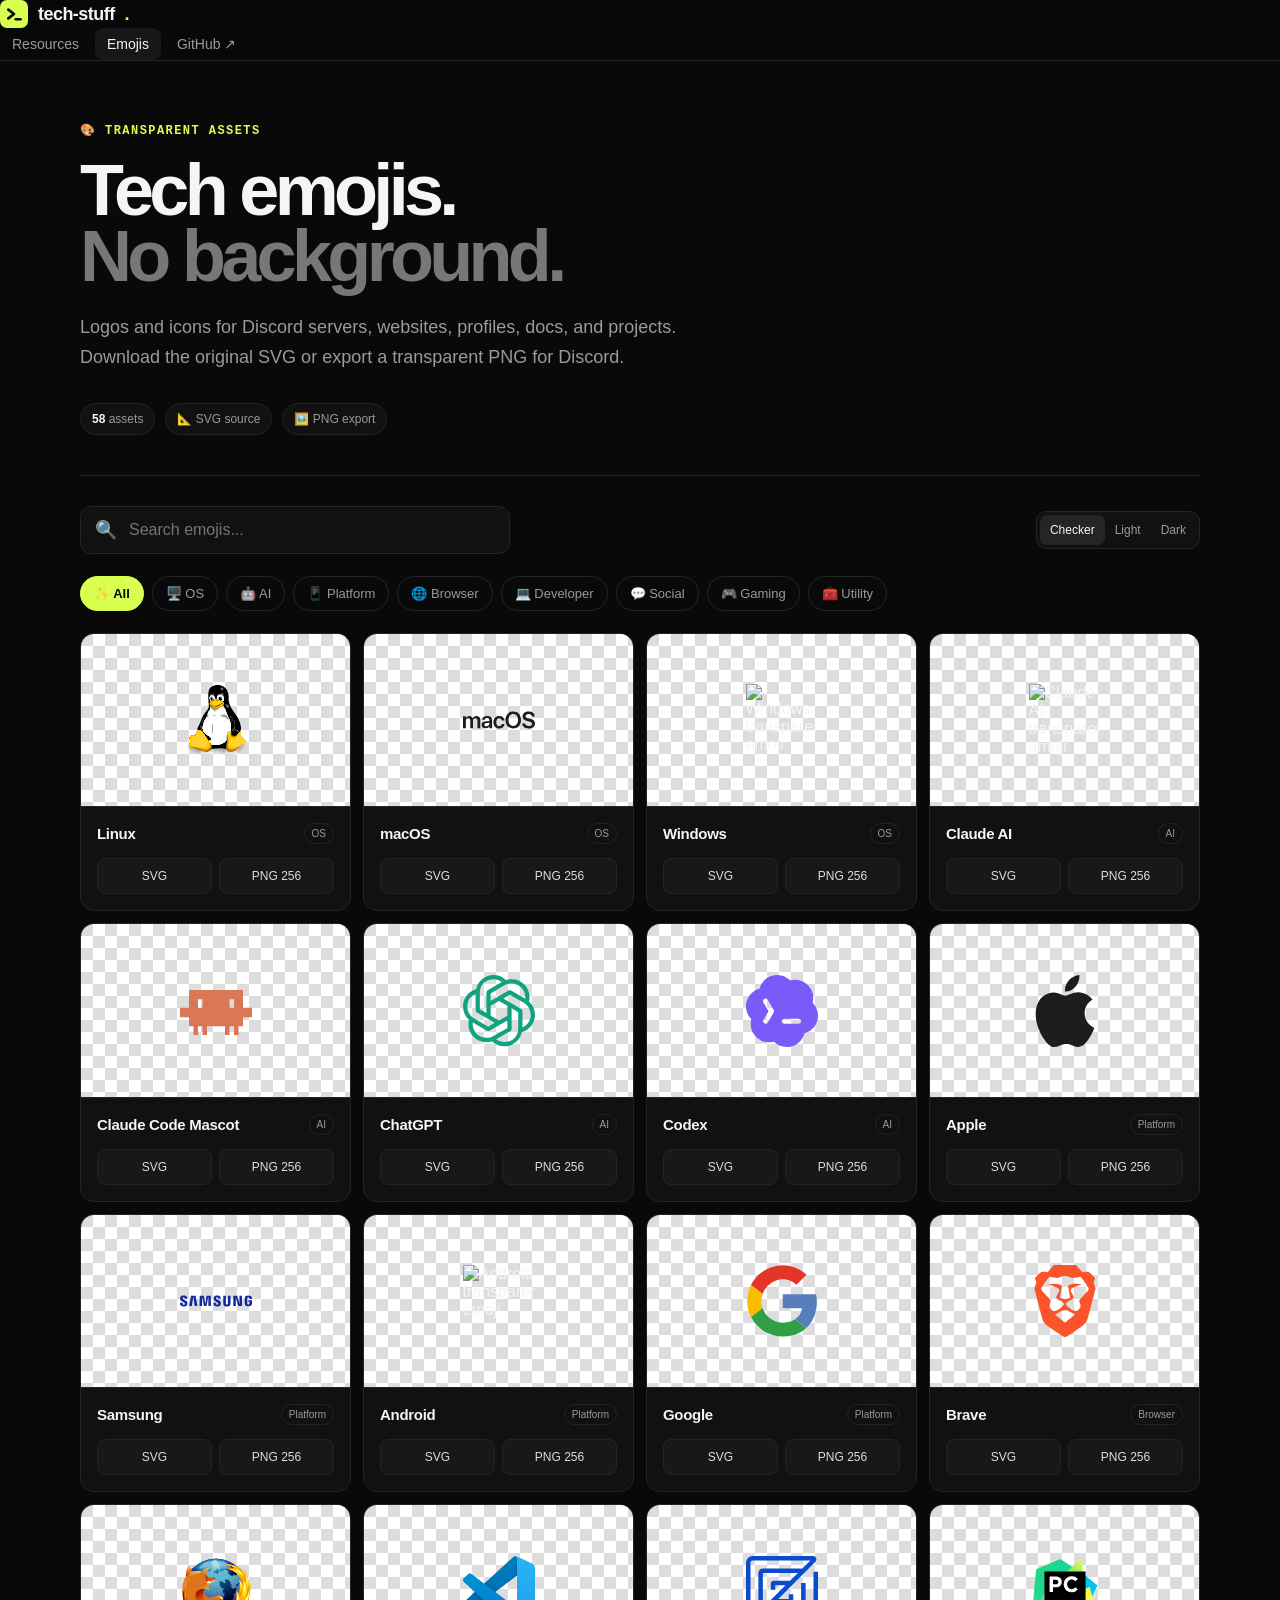
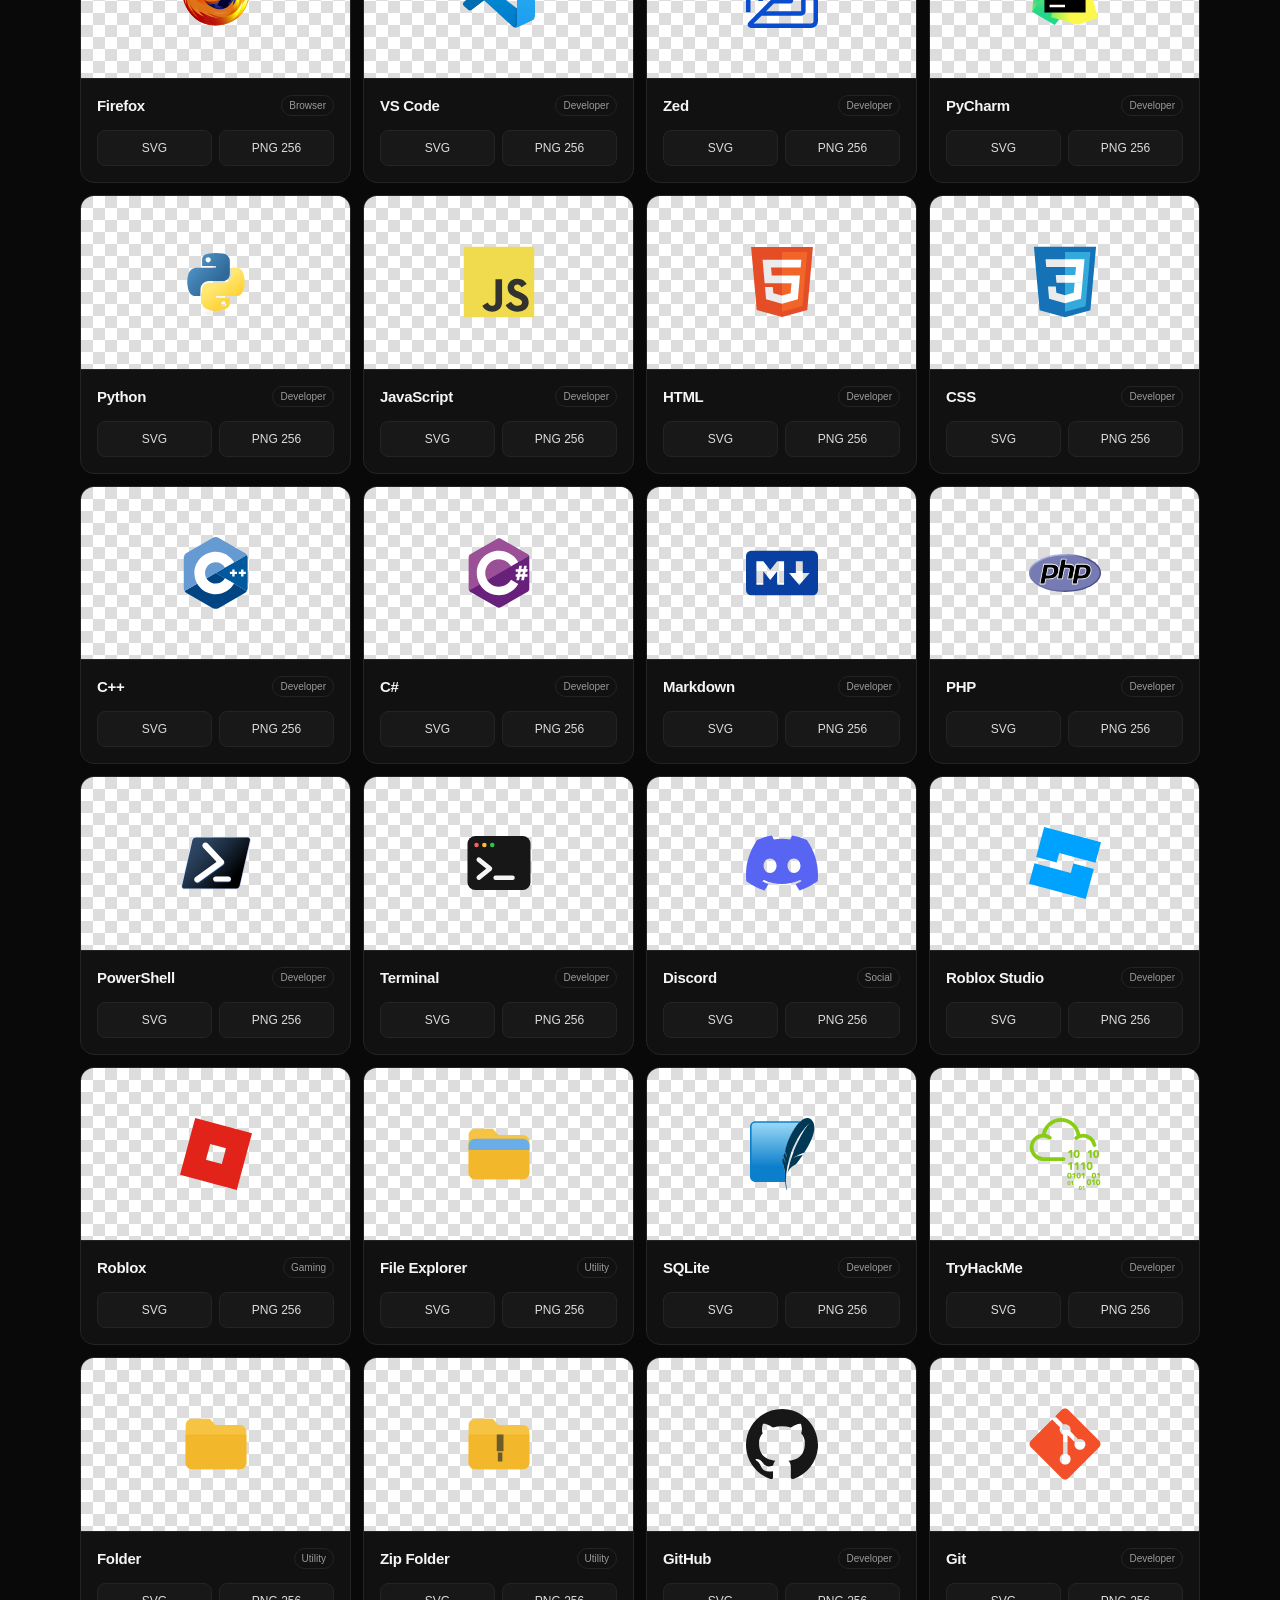
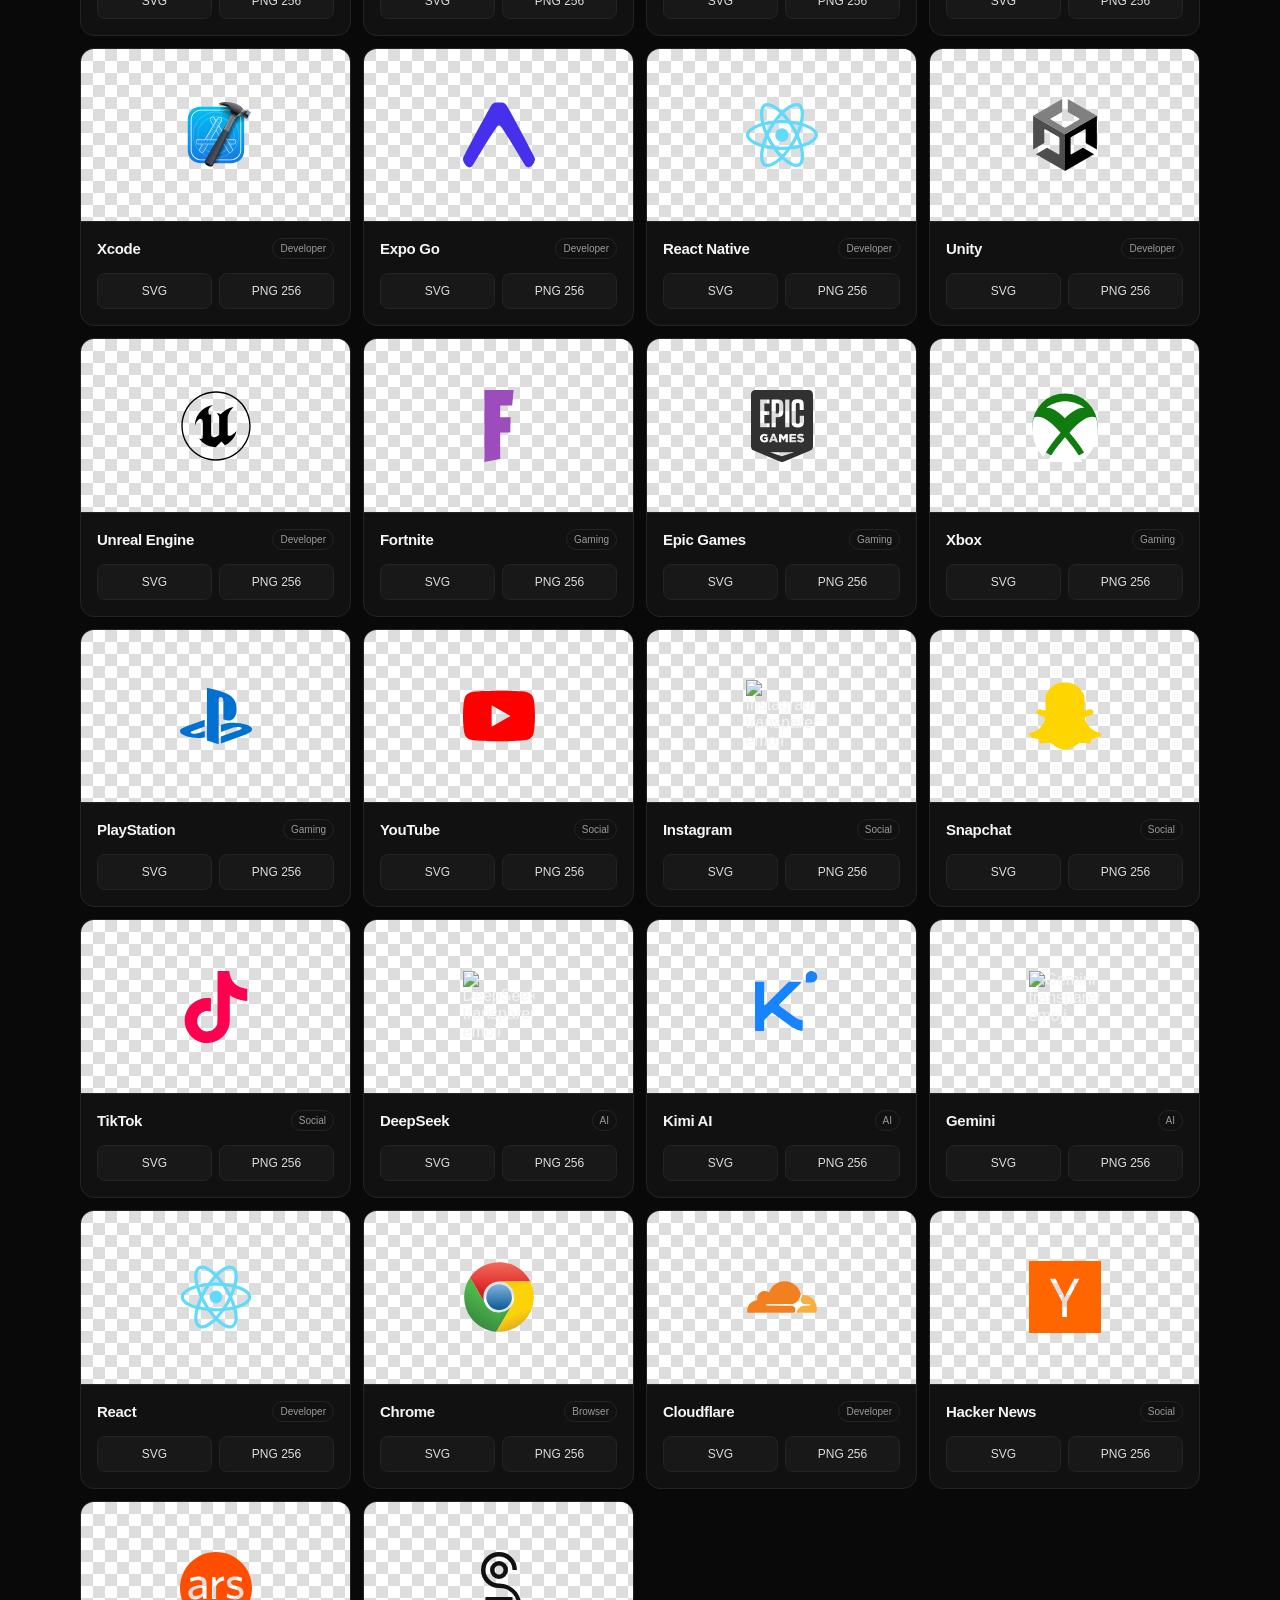
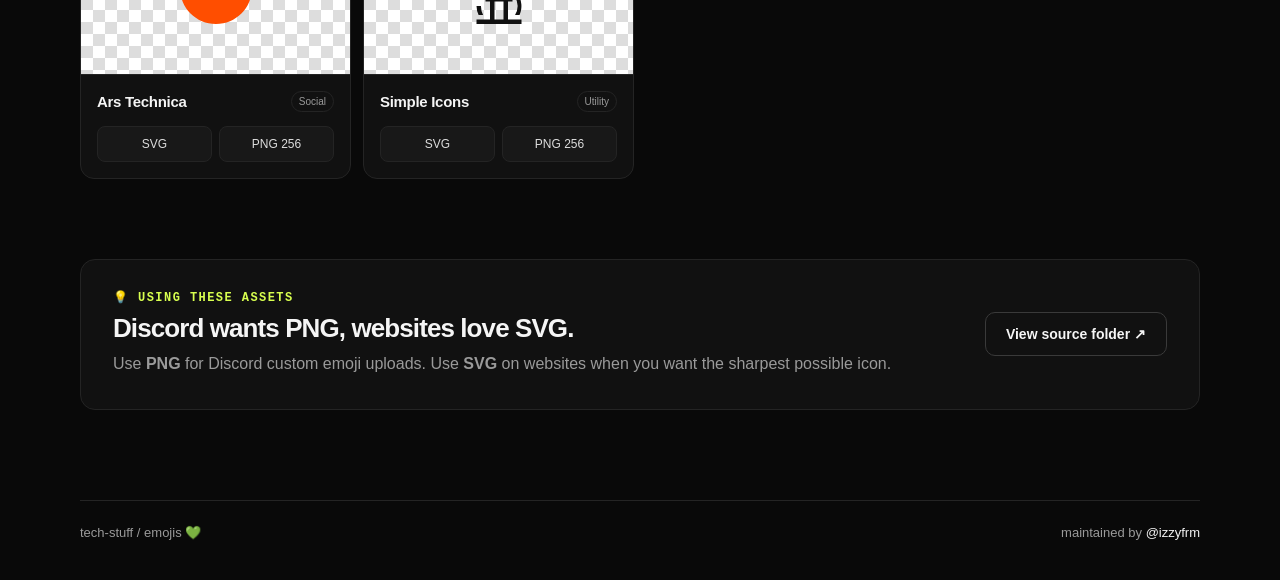
==== commit 7b216c1f: "Add official logos and simplify site navigation" ====
--- a/emojis.html
+++ b/emojis.html
@@ -26,7 +26,7 @@
       <h1>Tech emojis.<br><span>No background.</span></h1>
       <p>Logos and icons for Discord servers, websites, profiles, docs, and projects. Download the original SVG or export a transparent PNG for Discord.</p>
       <div class="emoji-stats">
-        <span><strong id="emojiCount">52</strong> assets</span>
+        <span><strong id="emojiCount">58</strong> assets</span>
         <span>📐 SVG source</span>
         <span>🖼️ PNG export</span>
       </div>
--- a/assets/style.css
+++ b/assets/style.css
@@ -9,12 +9,13 @@
   --accent: #d8ff4f;
   --tile: #f2f2ee;
   --radius: 14px;
-  --max: 1180px;
+  --header-h: 64px;
+  --max: 1120px;
 }
 
 * { box-sizing: border-box; }
 
-html { scroll-behavior: smooth; }
+html { scroll-behavior: smooth; scroll-padding-top: calc(var(--header-h) + 16px); }
 
 body {
   margin: 0;
@@ -25,16 +26,6 @@
   -webkit-font-smoothing: antialiased;
 }
 
-body::before {
-  content: "";
-  position: fixed;
-  inset: 0 0 auto 0;
-  height: 520px;
-  background: radial-gradient(60% 100% at 80% 0%, rgba(216, 255, 79, .09), transparent 70%);
-  pointer-events: none;
-  z-index: -1;
-}
-
 a { color: inherit; text-decoration: none; }
 
 :focus-visible {
@@ -43,21 +34,29 @@
   border-radius: 8px;
 }
 
-/* ---------- header ---------- */
-
-.site-header,
 main,
-footer {
+footer,
+.header-inner {
   width: min(calc(100% - 40px), var(--max));
   margin: 0 auto;
 }
 
+/* ---------- header ---------- */
+
 .site-header {
-  height: 78px;
+  position: sticky;
+  top: 0;
+  z-index: 20;
+  background: rgba(9, 9, 9, .85);
+  backdrop-filter: blur(12px);
+  border-bottom: 1px solid var(--line);
+}
+
+.header-inner {
+  height: var(--header-h);
   display: flex;
   align-items: center;
   justify-content: space-between;
-  border-bottom: 1px solid var(--line);
 }
 
 .brand {
@@ -66,13 +65,13 @@
   gap: 10px;
   font-weight: 700;
   letter-spacing: -0.03em;
-  font-size: 19px;
-}
-
-.brand img { width: 30px; height: 30px; display: block; }
+  font-size: 18px;
+}
+
+.brand img { width: 28px; height: 28px; display: block; }
 .brand span { color: var(--accent); }
 
-nav { display: flex; gap: 6px; }
+nav { display: flex; gap: 4px; }
 
 nav a {
   color: var(--muted);
@@ -82,15 +81,12 @@
   transition: color .2s ease, background .2s ease;
 }
 
-nav a:hover,
+nav a:hover { color: var(--text); }
 nav a[aria-current="page"] { color: var(--text); background: var(--panel-2); }
 
 /* ---------- hero ---------- */
 
-.hero {
-  padding: 104px 0 72px;
-  max-width: 860px;
-}
+.hero { padding: 72px 0 44px; }
 
 .eyebrow,
 .section-label {
@@ -102,10 +98,10 @@
 }
 
 .hero h1 {
-  font-size: clamp(52px, 8vw, 100px);
-  line-height: .93;
-  letter-spacing: -.065em;
-  margin: 22px 0 26px;
+  font-size: clamp(40px, 6.5vw, 72px);
+  line-height: 1;
+  letter-spacing: -.055em;
+  margin: 20px 0 18px;
   font-weight: 700;
 }
 
@@ -113,17 +109,10 @@
 
 .hero-copy {
   color: #b1b1b1;
-  max-width: 600px;
-  font-size: 19px;
-  line-height: 1.6;
+  max-width: 560px;
+  font-size: 18px;
+  line-height: 1.55;
   margin: 0;
-}
-
-.hero-actions {
-  display: flex;
-  gap: 12px;
-  flex-wrap: wrap;
-  margin-top: 36px;
 }
 
 .primary,
@@ -131,172 +120,147 @@
   display: inline-flex;
   align-items: center;
   justify-content: center;
-  min-height: 46px;
+  min-height: 44px;
   padding: 0 20px;
   border-radius: 10px;
   font-size: 14px;
   font-weight: 600;
+  white-space: nowrap;
   transition: transform .18s ease, background .18s ease, border-color .18s ease;
 }
 
 .primary { background: var(--text); color: #090909; }
-.primary:hover { background: var(--accent); }
+.primary:hover { background: var(--accent); transform: translateY(-2px); }
 
 .secondary { border: 1px solid var(--line-strong); background: var(--panel); }
-.secondary:hover { border-color: #555; }
-
-.primary:hover,
-.secondary:hover { transform: translateY(-2px); }
-
-/* logo row */
-
-.stack {
-  display: flex;
-  flex-wrap: wrap;
-  align-items: center;
-  gap: 10px;
-  padding: 0 0 64px;
-}
-
-.stack img {
-  width: 44px;
+.secondary:hover { border-color: #555; transform: translateY(-2px); }
+
+/* ---------- toolbar (search + categories) ---------- */
+
+.toolbar {
+  position: sticky;
+  top: var(--header-h);
+  z-index: 10;
+  display: flex;
+  align-items: center;
+  gap: 16px;
+  padding: 14px 0;
+  background: var(--bg);
+  border-bottom: 1px solid var(--line);
+}
+
+.search-wrap {
+  flex: 0 0 280px;
   height: 44px;
-  padding: 10px;
-  border-radius: 12px;
-  background: var(--tile);
-  transition: transform .2s ease;
-}
-
-.stack img:hover { transform: translateY(-3px) rotate(-3deg); }
-
-.stack .more {
-  color: var(--muted);
-  font-size: 13px;
-  padding-left: 6px;
-}
-
-/* ---------- directory ---------- */
-
-.controls {
-  display: flex;
-  justify-content: space-between;
-  align-items: end;
-  gap: 28px;
-  padding-top: 56px;
-  border-top: 1px solid var(--line);
-  scroll-margin-top: 0;
-}
-
-.controls h2,
-.submit h2 {
-  margin: 12px 0 0;
-  font-size: 34px;
-  letter-spacing: -.04em;
-}
-
-.search-wrap {
-  width: min(100%, 400px);
-  height: 48px;
   border: 1px solid var(--line);
   border-radius: 11px;
   background: var(--panel);
   display: flex;
   align-items: center;
-  padding: 0 14px;
+  padding: 0 12px;
   gap: 10px;
   transition: border-color .2s ease;
 }
 
 .search-wrap:focus-within { border-color: var(--accent); }
-
-.search-wrap span { color: var(--muted); font-size: 18px; }
+.search-wrap span { font-size: 15px; }
 
 .search-wrap input {
   width: 100%;
+  min-width: 0;
   border: 0;
   outline: 0;
   color: var(--text);
   background: transparent;
   font: inherit;
+  font-size: 15px;
 }
 
 .search-wrap input::placeholder { color: #666; }
 
-.filter-bar {
-  display: flex;
-  align-items: center;
-  justify-content: space-between;
-  gap: 16px;
-  margin: 28px 0 22px;
-}
+kbd {
+  font: 12px ui-monospace, SFMono-Regular, Menlo, monospace;
+  color: var(--muted);
+  border: 1px solid var(--line-strong);
+  border-radius: 6px;
+  padding: 1px 7px;
+}
+
+.search-wrap:focus-within kbd { display: none; }
 
 .filters {
   display: flex;
-  gap: 8px;
-  flex-wrap: wrap;
-}
-
-.result-count {
-  color: var(--muted);
-  font-size: 13px;
-  white-space: nowrap;
-}
+  gap: 6px;
+  overflow-x: auto;
+  scrollbar-width: none;
+  min-width: 0;
+}
+
+.filters::-webkit-scrollbar { display: none; }
 
 .filter {
-  border: 1px solid var(--line);
+  flex: none;
+  border: 1px solid transparent;
   background: transparent;
   color: var(--muted);
-  padding: 9px 13px;
+  padding: 9px 12px;
   border-radius: 999px;
   cursor: pointer;
   font: inherit;
   font-size: 13px;
-  transition: color .2s ease, background .2s ease, border-color .2s ease;
-}
-
-.filter:hover { color: var(--text); border-color: var(--line-strong); }
+  white-space: nowrap;
+  transition: color .2s ease, background .2s ease;
+}
+
+.filter:hover { color: var(--text); background: var(--panel-2); }
 
 .filter.active {
   color: #090909;
   background: var(--accent);
-  border-color: var(--accent);
   font-weight: 600;
 }
+
+.result-count {
+  color: var(--muted);
+  font-size: 13px;
+  margin: 18px 0 14px;
+}
+
+/* ---------- cards ---------- */
 
 .grid {
   display: grid;
   grid-template-columns: repeat(3, minmax(0, 1fr));
   gap: 12px;
-  padding-bottom: 90px;
+  padding-bottom: 72px;
 }
 
 .card {
-  min-height: 210px;
   background: var(--panel);
   border: 1px solid var(--line);
   border-radius: var(--radius);
-  padding: 22px;
-  display: flex;
-  flex-direction: column;
-  transition: border-color .2s ease, transform .2s ease, background .2s ease;
+  padding: 20px;
+  transition: border-color .2s ease, background .2s ease, transform .2s ease;
 }
 
 .card:hover {
   border-color: var(--line-strong);
   background: var(--panel-2);
-  transform: translateY(-3px);
-}
-
-.card-top {
-  display: flex;
-  align-items: flex-start;
-  justify-content: space-between;
+  transform: translateY(-2px);
+}
+
+.card-head {
+  display: flex;
+  align-items: center;
   gap: 14px;
 }
 
+.card-head > div:nth-child(2) { min-width: 0; flex: 1; }
+
 .icon {
-  height: 46px;
-  width: 46px;
+  flex: none;
+  height: 44px;
+  width: 44px;
   border-radius: 12px;
   background: var(--tile);
   display: grid;
@@ -306,37 +270,33 @@
 
 .icon img { width: 26px; height: 26px; object-fit: contain; display: block; }
 
+.card h3 {
+  font-size: 16px;
+  margin: 0;
+  letter-spacing: -.01em;
+}
+
 .tag {
-  color: var(--muted);
-  border: 1px solid var(--line);
-  border-radius: 999px;
-  padding: 5px 9px;
-  font-size: 11px;
-  white-space: nowrap;
-}
-
-.card h3 {
-  font-size: 18px;
-  margin: 22px 0 8px;
-  letter-spacing: -.02em;
-}
+  display: block;
+  margin-top: 3px;
+  color: var(--muted);
+  font-size: 12px;
+}
+
+.arrow {
+  color: var(--muted);
+  font-size: 16px;
+  transition: color .2s ease, transform .2s ease;
+}
+
+.card:hover .arrow { color: var(--accent); transform: translate(2px, -2px); }
 
 .card p {
   color: var(--muted);
   line-height: 1.55;
-  margin: 0 0 18px;
+  margin: 14px 0 0;
   font-size: 14px;
 }
-
-.visit {
-  margin-top: auto;
-  color: #cfcfcf;
-  font-size: 13px;
-  font-weight: 500;
-  transition: color .2s ease, transform .2s ease;
-}
-
-.card:hover .visit { color: var(--accent); }
 
 .empty {
   grid-column: 1 / -1;
@@ -348,25 +308,23 @@
 /* ---------- submit + footer ---------- */
 
 .submit {
-  margin-bottom: 90px;
-  padding: 36px;
+  margin-bottom: 72px;
+  padding: 28px 32px;
   border: 1px solid var(--line);
-  border-radius: 18px;
-  background: linear-gradient(135deg, var(--panel), #0d0d0d);
+  border-radius: 16px;
+  background: var(--panel);
   display: flex;
   align-items: center;
   justify-content: space-between;
-  gap: 25px;
-}
-
-.submit p:not(.section-label) {
-  color: var(--muted);
-  margin: 8px 0 0;
-}
+  gap: 24px;
+}
+
+.submit h2 { margin: 0; font-size: 22px; letter-spacing: -.03em; }
+.submit p { color: var(--muted); margin: 6px 0 0; font-size: 14px; }
 
 footer {
   border-top: 1px solid var(--line);
-  padding: 28px 0 44px;
+  padding: 24px 0 40px;
   color: var(--muted);
   display: flex;
   justify-content: space-between;
@@ -379,25 +337,21 @@
 
 /* ---------- responsive ---------- */
 
-@media (max-width: 850px) {
+@media (max-width: 900px) {
   .grid { grid-template-columns: repeat(2, minmax(0, 1fr)); }
-  .controls { align-items: stretch; flex-direction: column; }
-  .search-wrap { width: 100%; }
+  .toolbar { flex-direction: column; align-items: stretch; gap: 10px; padding: 12px 0; }
+  .search-wrap { flex: none; width: 100%; }
+  kbd { display: none; }
 }
 
 @media (max-width: 580px) {
-  .site-header,
   main,
-  footer { width: min(calc(100% - 28px), var(--max)); }
-  .hero { padding: 72px 0 56px; }
-  .hero h1 { font-size: clamp(46px, 15vw, 70px); }
-  .hero-copy { font-size: 17px; }
-  .stack { padding-bottom: 48px; }
-  .stack img { width: 40px; height: 40px; padding: 9px; }
-  .filter-bar { flex-direction: column; align-items: flex-start; }
+  footer,
+  .header-inner { width: min(calc(100% - 28px), var(--max)); }
+  .hero { padding: 48px 0 32px; }
+  .hero-copy { font-size: 16px; }
   .grid { grid-template-columns: 1fr; }
-  .card { min-height: 0; }
-  .submit { align-items: flex-start; flex-direction: column; padding: 26px; }
+  .submit { align-items: flex-start; flex-direction: column; padding: 24px; }
   footer { flex-direction: column; }
 }
 
--- a/assets/emojis.css
+++ b/assets/emojis.css
@@ -1,10 +1,10 @@
 .emoji-hero {
-  padding: 96px 0 64px;
+  padding: 64px 0 40px;
   max-width: 900px;
 }
 .emoji-hero h1 {
   margin: 20px 0 24px;
-  font-size: clamp(58px, 8vw, 96px);
+  font-size: clamp(40px, 6.5vw, 72px);
   line-height: .92;
   letter-spacing: -.065em;
 }
